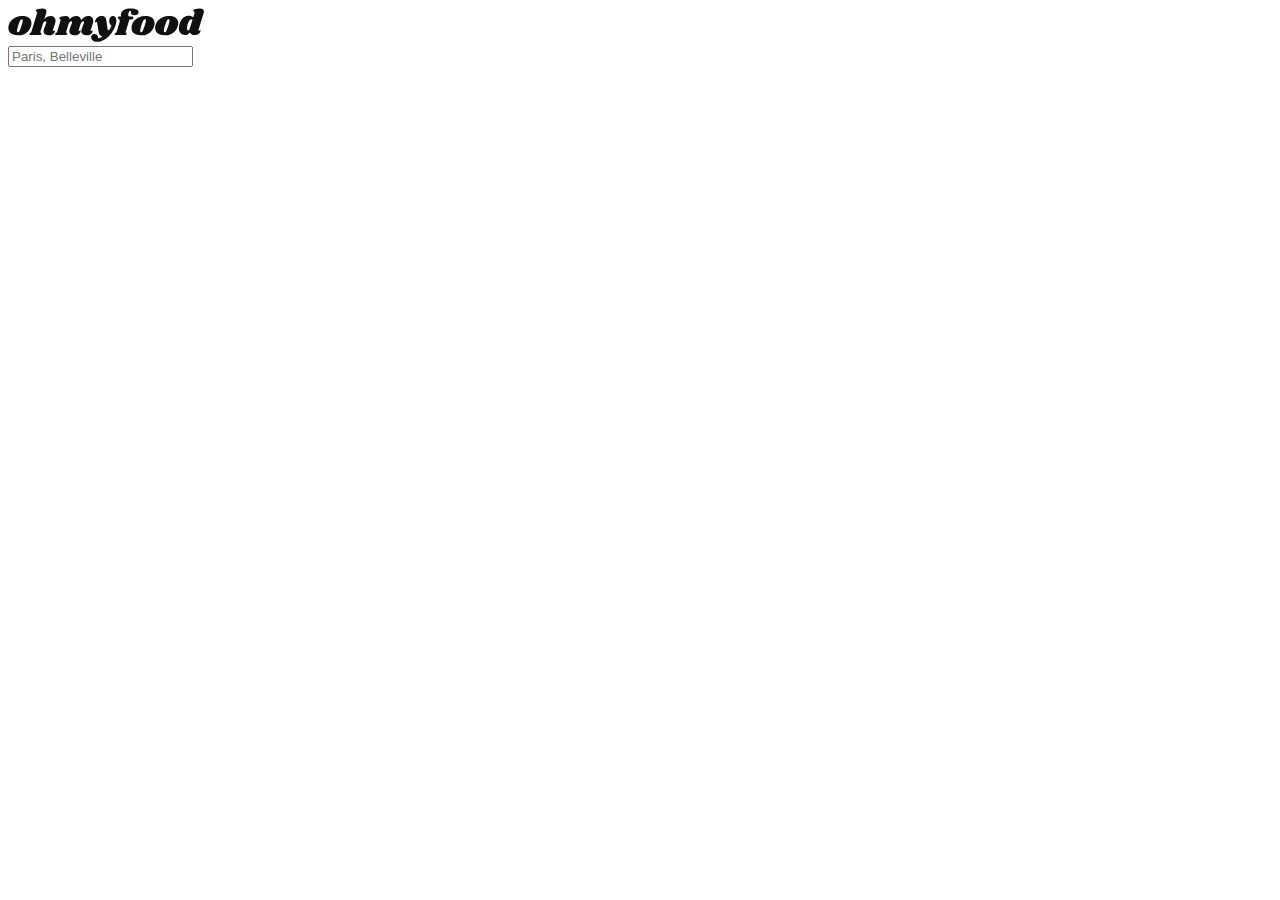
==== index.html @ ff85dae4 "Html and header structure" ====
<!DOCTYPE html>
<html lang="fr">
<head>
    <meta charset="UTF-8">
    <meta name="viewport" content="width=device-width, initial-scale=1.0">
    <link rel="stylesheet" href="https://cdnjs.cloudflare.com/ajax/libs/font-awesome/6.2.1/css/all.min.css" integrity="sha512-MV7K8+y+gLIBoVD59lQIYicR65iaqukzvf/nwasF0nqhPay5w/9lJmVM2hMDcnK1OnMGCdVK+iQrJ7lzPJQd1w==" crossorigin="anonymous" referrerpolicy="no-referrer">
    <link rel="preconnect" href="https://fonts.googleapis.com">
    <link rel="preconnect" href="https://fonts.gstatic.com" crossorigin>
    <link href="https://fonts.googleapis.com/css2?family=Shrikhand&display=swap" rel="stylesheet">
    <link rel="preconnect" href="https://fonts.googleapis.com">
    <link rel="preconnect" href="https://fonts.gstatic.com" crossorigin>
    <link href="https://fonts.googleapis.com/css2?family=Roboto:ital,wght@0,100;0,300;0,400;0,500;0,700;0,900;1,100;1,300;1,400;1,500;1,700;1,900&family=Shrikhand&display=swap" rel="stylesheet">
    <title>Ohmyfood</title>
    <link rel="stylesheet" href="css/style.css">
</head>
<body>
    <!---- Loading Section -->
    <div id="loader" class="loader">
        <div class="spinner"></div>
    </div>
    <!-- Header Section -->
    <header class="header">
        <div class="logo">
            <img src="assets/images/logo/ohmyfood@2x.svg" alt="Logo Ohmyfood">
        </div>
    <!-- Choix Ville Section -->  
        <form class="ville">
            <i class="fa-solid fa-location-dot"></i>
            <input type="text" name="ville" id="ville" placeholder="Paris, Belleville">
        </form>
    </header>
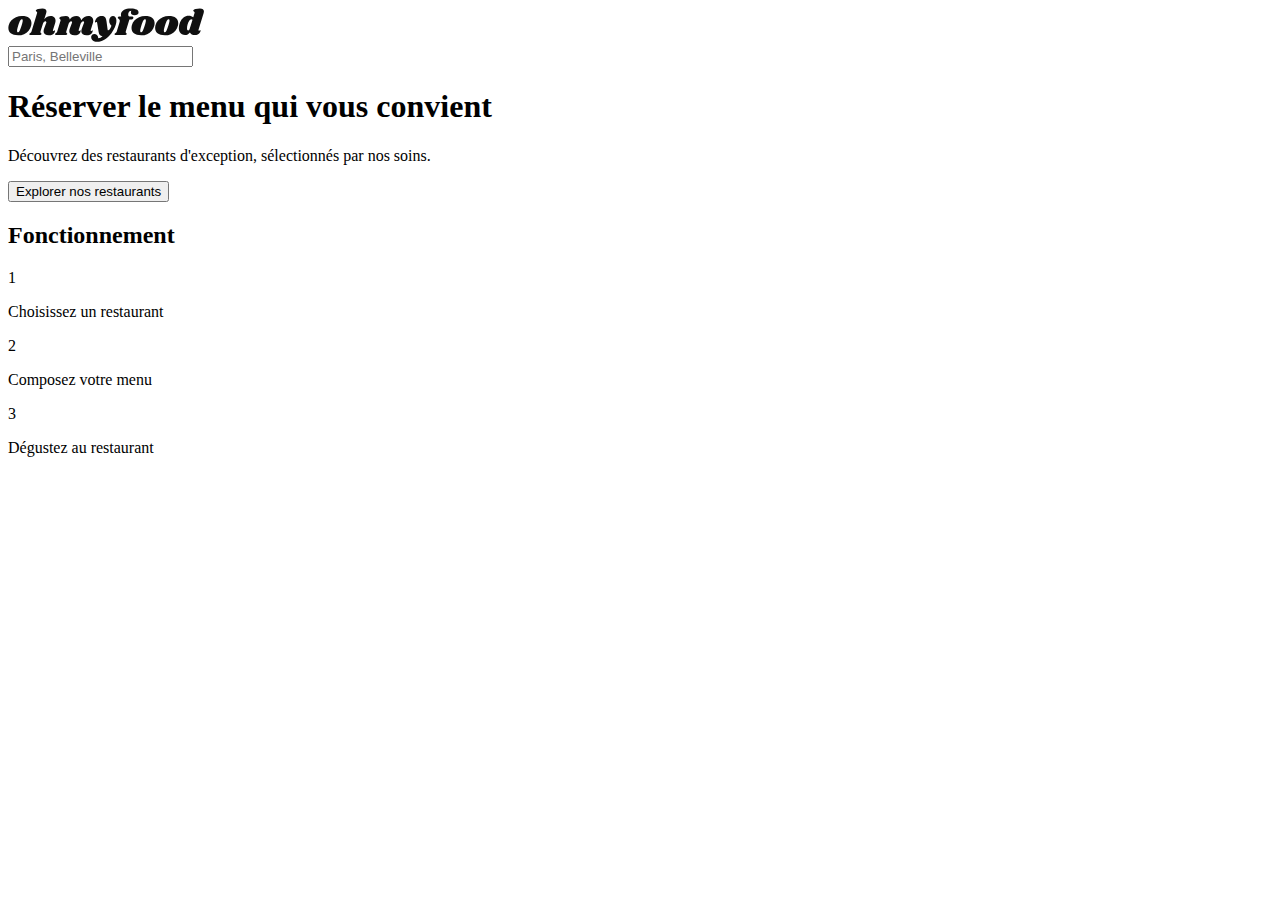
==== commit 7aad99a2: "ajout mixins,variables,scss,header,explorer,functioning,style.css" ====
--- a/index.html
+++ b/index.html
@@ -28,4 +28,38 @@
             <i class="fa-solid fa-location-dot"></i>
             <input type="text" name="ville" id="ville" placeholder="Paris, Belleville">
         </form>
-    </header>+    </header>
+
+    <main>
+        <section class="explorer">
+            <h1>Réserver le menu qui vous convient</h1>
+            <p>Découvrez des restaurants d'exception, sélectionnés par nos soins.</p>
+            <button class="button">Explorer nos restaurants</button>
+        </section>
+        <section class="functioning">
+            <h2>Fonctionnement</h2>
+            <div class="functioning__container">
+                <div class="functioning__item">
+                    <div class="functioning__number">1</div>
+                        <div class="functioning__txt">
+                            <i class="fa-solid fa-mobile-screen-button"></i>
+                            <p>Choisissez un restaurant</p>
+                        </div>
+                </div>
+                <div class="functioning__item">
+                    <div class="functioning__number">2</div>
+                        <div class="functioning__txt">
+                            <i class="fa-list-ul fas" aria-hidden="true"></i>
+                            <p>Composez votre menu</p>
+                        </div>
+                </div>
+                <div class="functioning__item">
+                    <div class="functioning__number">3</div>
+                        <div class="functioning__txt">
+                            <i class="fa-store fas" aria-hidden="true"></i>
+                            <p>Dégustez au restaurant</p>
+                        </div>
+                </div>
+            </div>
+        </section>
+    </main>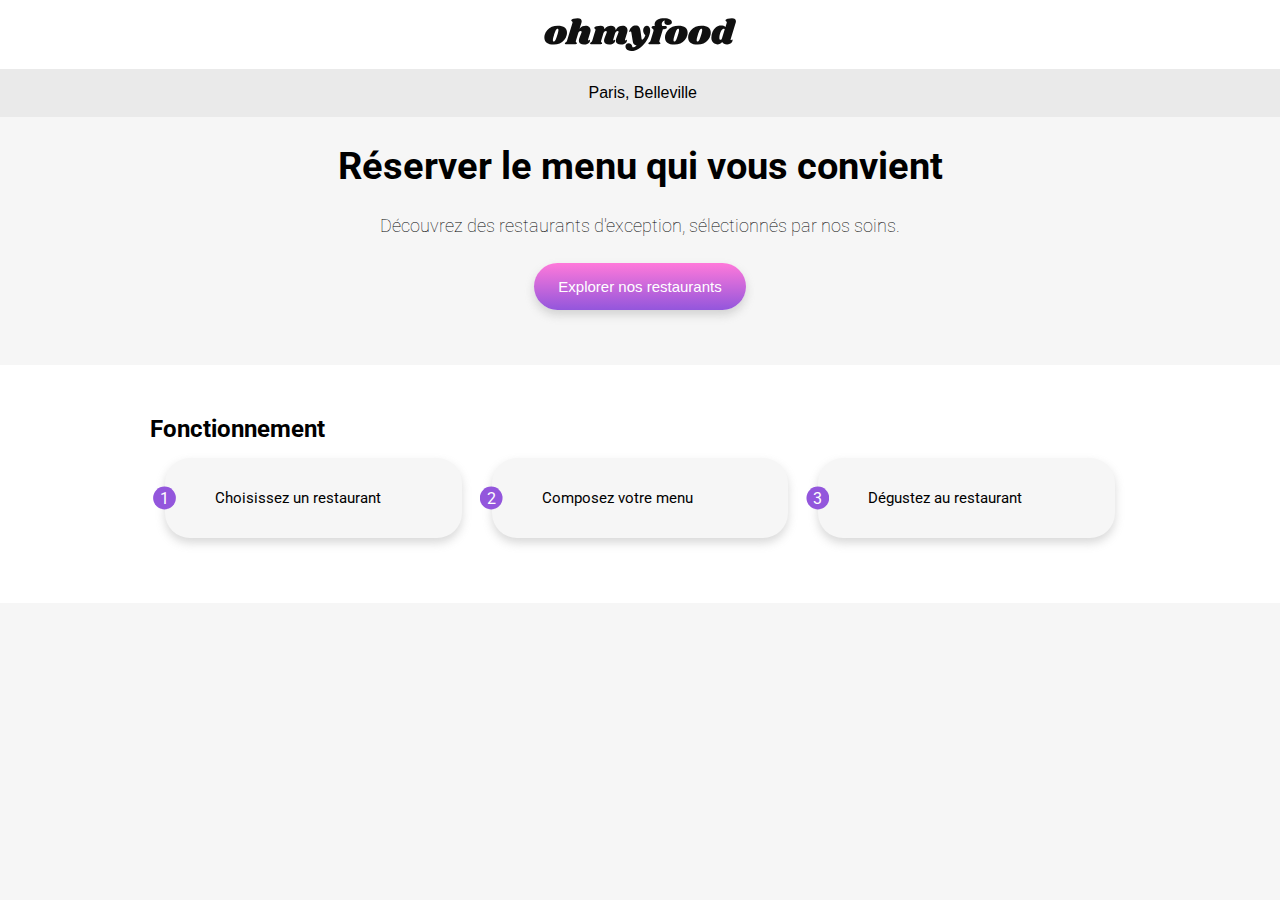
==== commit d02cd223: "réglage de sass" ====
--- a/index.html
+++ b/index.html
@@ -11,7 +11,7 @@
     <link rel="preconnect" href="https://fonts.gstatic.com" crossorigin>
     <link href="https://fonts.googleapis.com/css2?family=Roboto:ital,wght@0,100;0,300;0,400;0,500;0,700;0,900;1,100;1,300;1,400;1,500;1,700;1,900&family=Shrikhand&display=swap" rel="stylesheet">
     <title>Ohmyfood</title>
-    <link rel="stylesheet" href="css/style.css">
+    <link rel="stylesheet" href="./assets/css/style.css">
 </head>
 <body>
     <!---- Loading Section -->
--- a/assets/css/style.css
+++ b/assets/css/style.css
@@ -0,0 +1,189 @@
+/** Fonts **/
+/** Colors **/
+/** Size **/
+/** Responsive **/
+/** Fonts style **/
+* {
+  box-sizing: border-box;
+  margin: 0;
+  padding: 0; }
+
+body {
+  font-family: "Roboto", sans-serif;
+  width: 100%;
+  background-color: #F6F6F6; }
+
+main {
+  display: flex;
+  flex-direction: column;
+  box-sizing: border-box; }
+
+.header {
+  box-shadow: rgba(0, 0, 0, 0.25) 0px 4px 4px 0px;
+  flex-direction: column;
+  display: flex;
+  align-items: center;
+  justify-content: center; }
+  .header .logo {
+    width: 100%;
+    display: flex;
+    align-items: center;
+    justify-content: center; }
+  .header img {
+    width: 50%;
+    height: 69px; }
+  .header .ville {
+    padding: 15px;
+    /**box-shadow: inset rgb(0 0 0 / 21%) 0px 2px 3px 0px;*/
+    width: 100%;
+    flex-direction: row;
+    display: flex;
+    align-items: center;
+    justify-content: center;
+    background-color: #EAEAEA; }
+    .header .ville i {
+      margin-right: 12px;
+      opacity: inherit; }
+    .header .ville input {
+      border: transparent;
+      font-size: 16px;
+      opacity: initial;
+      background-color: #EAEAEA;
+      font-weight: 500;
+      width: 115px; }
+    .header .ville ::placeholder {
+      color: black;
+      font-weight: 500; }
+
+@media screen and (min-width: 1024px) {
+  .header {
+    background-color: #FFFFFF; }
+    .header .ville {
+      background-color: #EAEAEA; }
+    .header img {
+      width: 15%; } }
+.explorer {
+  flex-direction: column;
+  padding-top: 55px;
+  padding-bottom: 55px;
+  display: flex;
+  align-items: center; }
+  .explorer h1 {
+    padding: 27px 66px 0px 66px;
+    text-align: center;
+    font-size: 24px;
+    font-family: "Roboto", sans-serif;
+    font-weight: 700; }
+  .explorer p {
+    padding: 27px 33px;
+    text-align: center;
+    font-size: 18px;
+    font-family: "Roboto", sans-serif;
+    font-weight: 100; }
+  .explorer .button {
+    border: none;
+    border-radius: 25px;
+    color: white;
+    background: linear-gradient(#FF79DA 0%, #9356DC 100%);
+    font-size: 15px;
+    font-weight: 400;
+    text-decoration: none;
+    box-shadow: 0px 5px 10px 0px #8a8a8a52;
+    padding: 15px 24px 15px 24px;
+    transition: all 1s; }
+    .explorer .button:hover {
+      opacity: 0.7;
+      transform: scale(1);
+      box-shadow: 0px 10px 15px 0px #8a8a8aa0; }
+
+@media screen and (min-width: 1024px) {
+  .explorer {
+    background-color: #F6F6F6;
+    padding-top: 0px; }
+    .explorer h1 {
+      font-size: 38px; }
+    .explorer p {
+      font-weight: 100; } }
+.functioning {
+  background-color: #FFFFFF;
+  flex-direction: column;
+  display: flex;
+  align-items: center;
+  justify-content: center;
+  align-items: baseline;
+  padding: 50px 0px 50px 0px; }
+  .functioning ol {
+    display: flex;
+    align-items: center;
+    justify-content: center;
+    flex-direction: column;
+    margin: 0 auto;
+    padding: 0;
+    gap: 10px; }
+  .functioning .functioning__container {
+    margin-left: 25px;
+    flex-direction: column;
+    display: flex;
+    align-items: center; }
+    .functioning .functioning__container .functioning__item {
+      gap: 10px;
+      gap: 10px;
+      width: 91%;
+      background-color: #F6F6F6;
+      height: 80px;
+      border-radius: 25px;
+      counter-increment: item;
+      margin: 34px 34px -10px 42px;
+      display: flex;
+      align-items: center;
+      box-shadow: 0px 5px 10px 0px #8a8a8a52; }
+      .functioning .functioning__container .functioning__item .functioning__number {
+        clip-path: circle(40%);
+        background-color: #9356DC;
+        padding: 7px;
+        color: #FFFFFF;
+        position: absolute;
+        left: 32px; }
+    .functioning .functioning__container .functioning__txt {
+      margin: 19px;
+      display: flex;
+      align-items: center;
+      font-size: 15px;
+      font-weight: 400;
+      text-decoration: none; }
+    .functioning .functioning__container i {
+      margin-right: 20px;
+      margin-left: 16px;
+      color: #7E7E7E;
+      font-size: 22px; }
+    .functioning .functioning__container i:hover {
+      color: #9356DC; }
+
+@media screen and (min-width: 1024px) {
+  .functioning {
+    align-items: normal;
+    justify-content: initial;
+    padding: 50px 150px;
+    background-color: #FFFFFF; }
+    .functioning h2 {
+      margin: 0; }
+    .functioning .functioning__container {
+      display: flex;
+      flex-direction: row;
+      width: 100%;
+      margin: auto;
+      justify-content: space-between; }
+      .functioning .functioning__container .functioning__item {
+        gap: 10px;
+        margin: 15px;
+        width: 318px; }
+        .functioning .functioning__container .functioning__item .functioning__number {
+          position: relative;
+          left: -12px; }
+        .functioning .functioning__container .functioning__item .functioning__txt {
+          margin: 0;
+          gap: 17px; }
+          .functioning .functioning__container .functioning__item .functioning__txt i {
+            margin: 0; } }
+
+/*# sourceMappingURL=style.css.map */
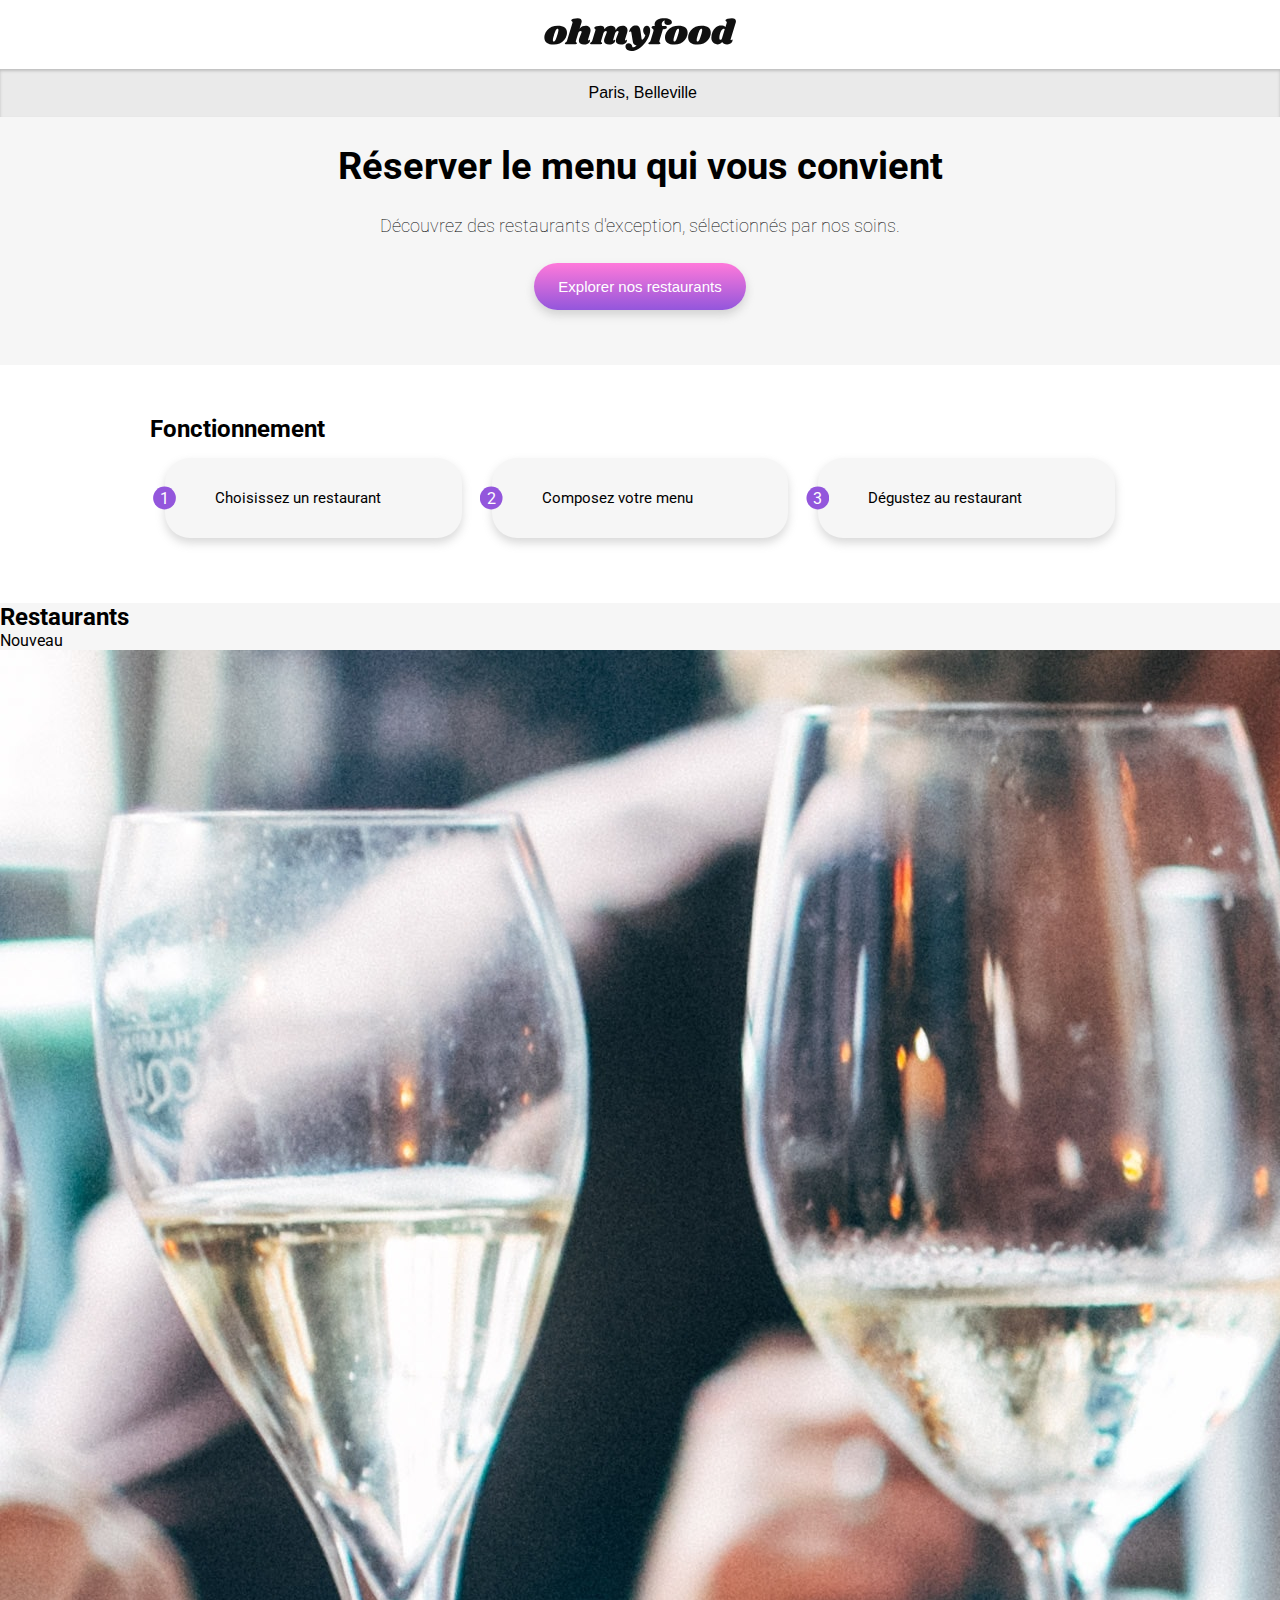
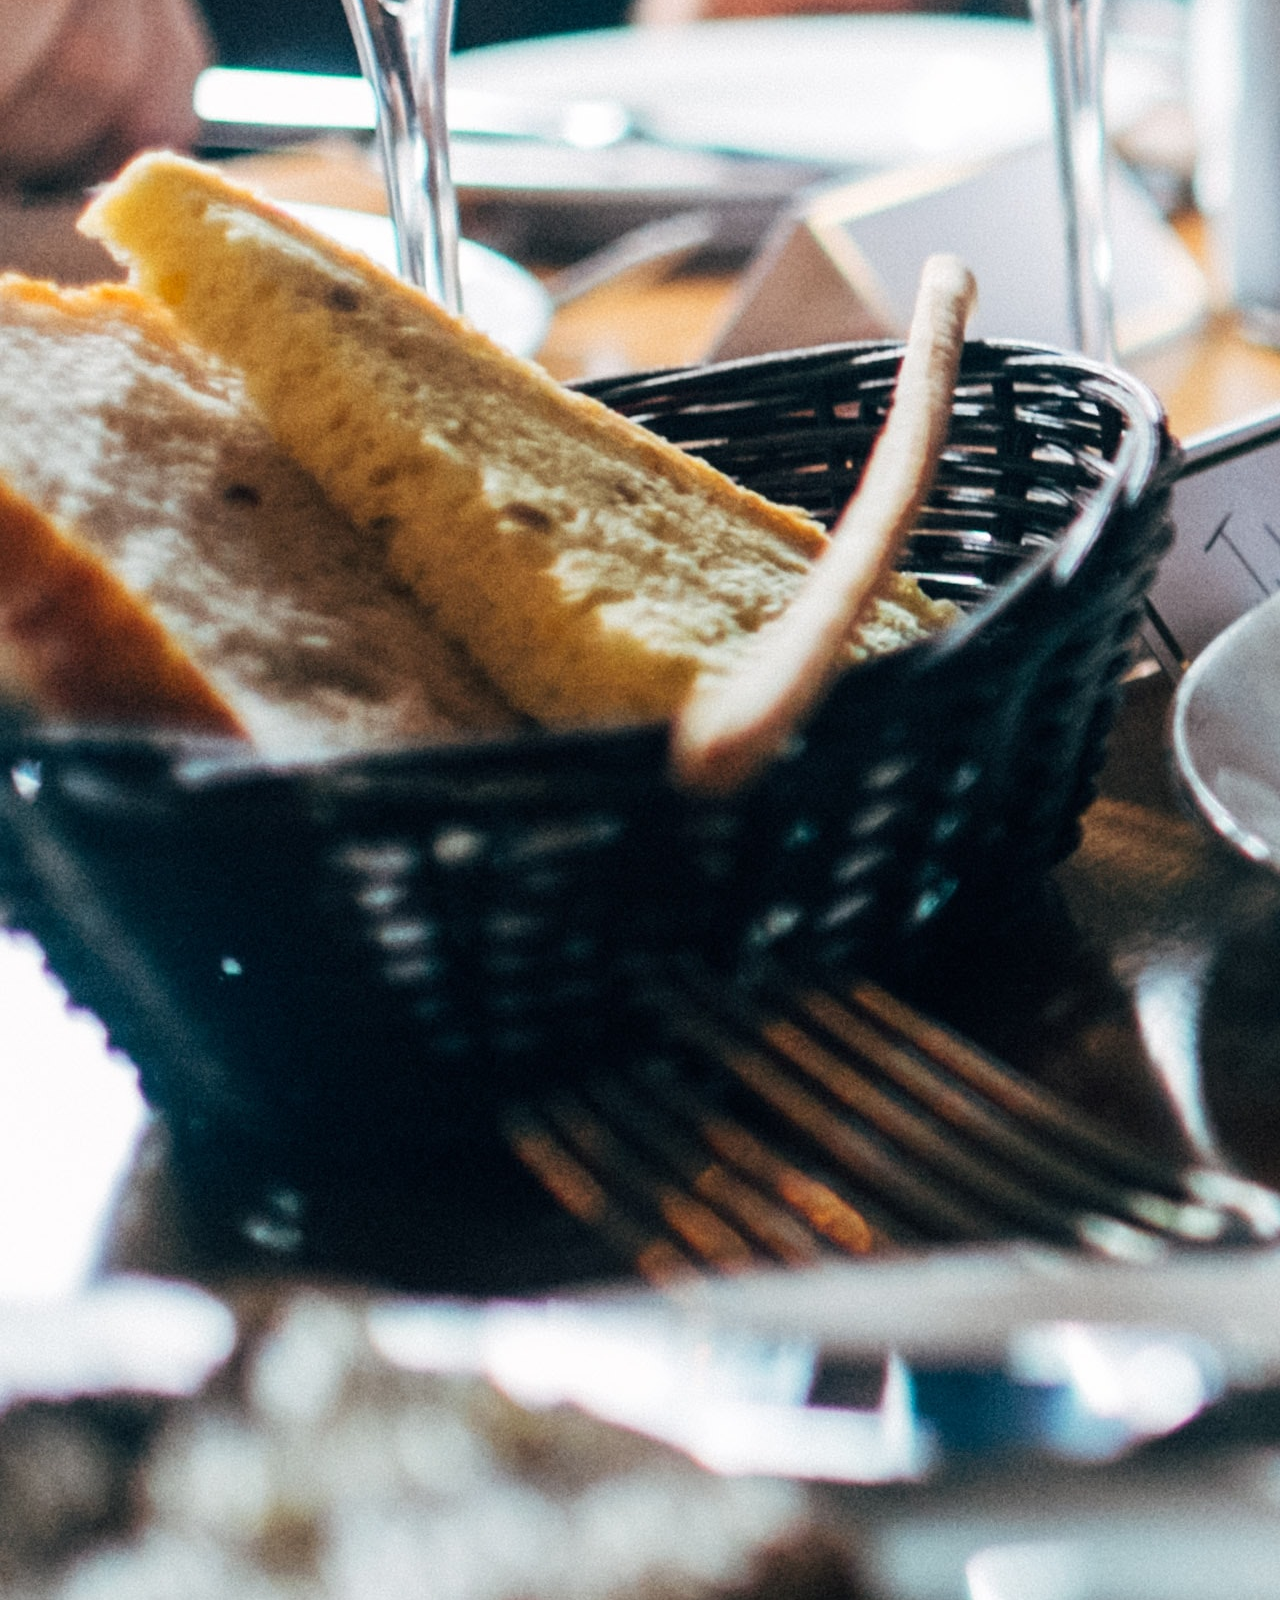
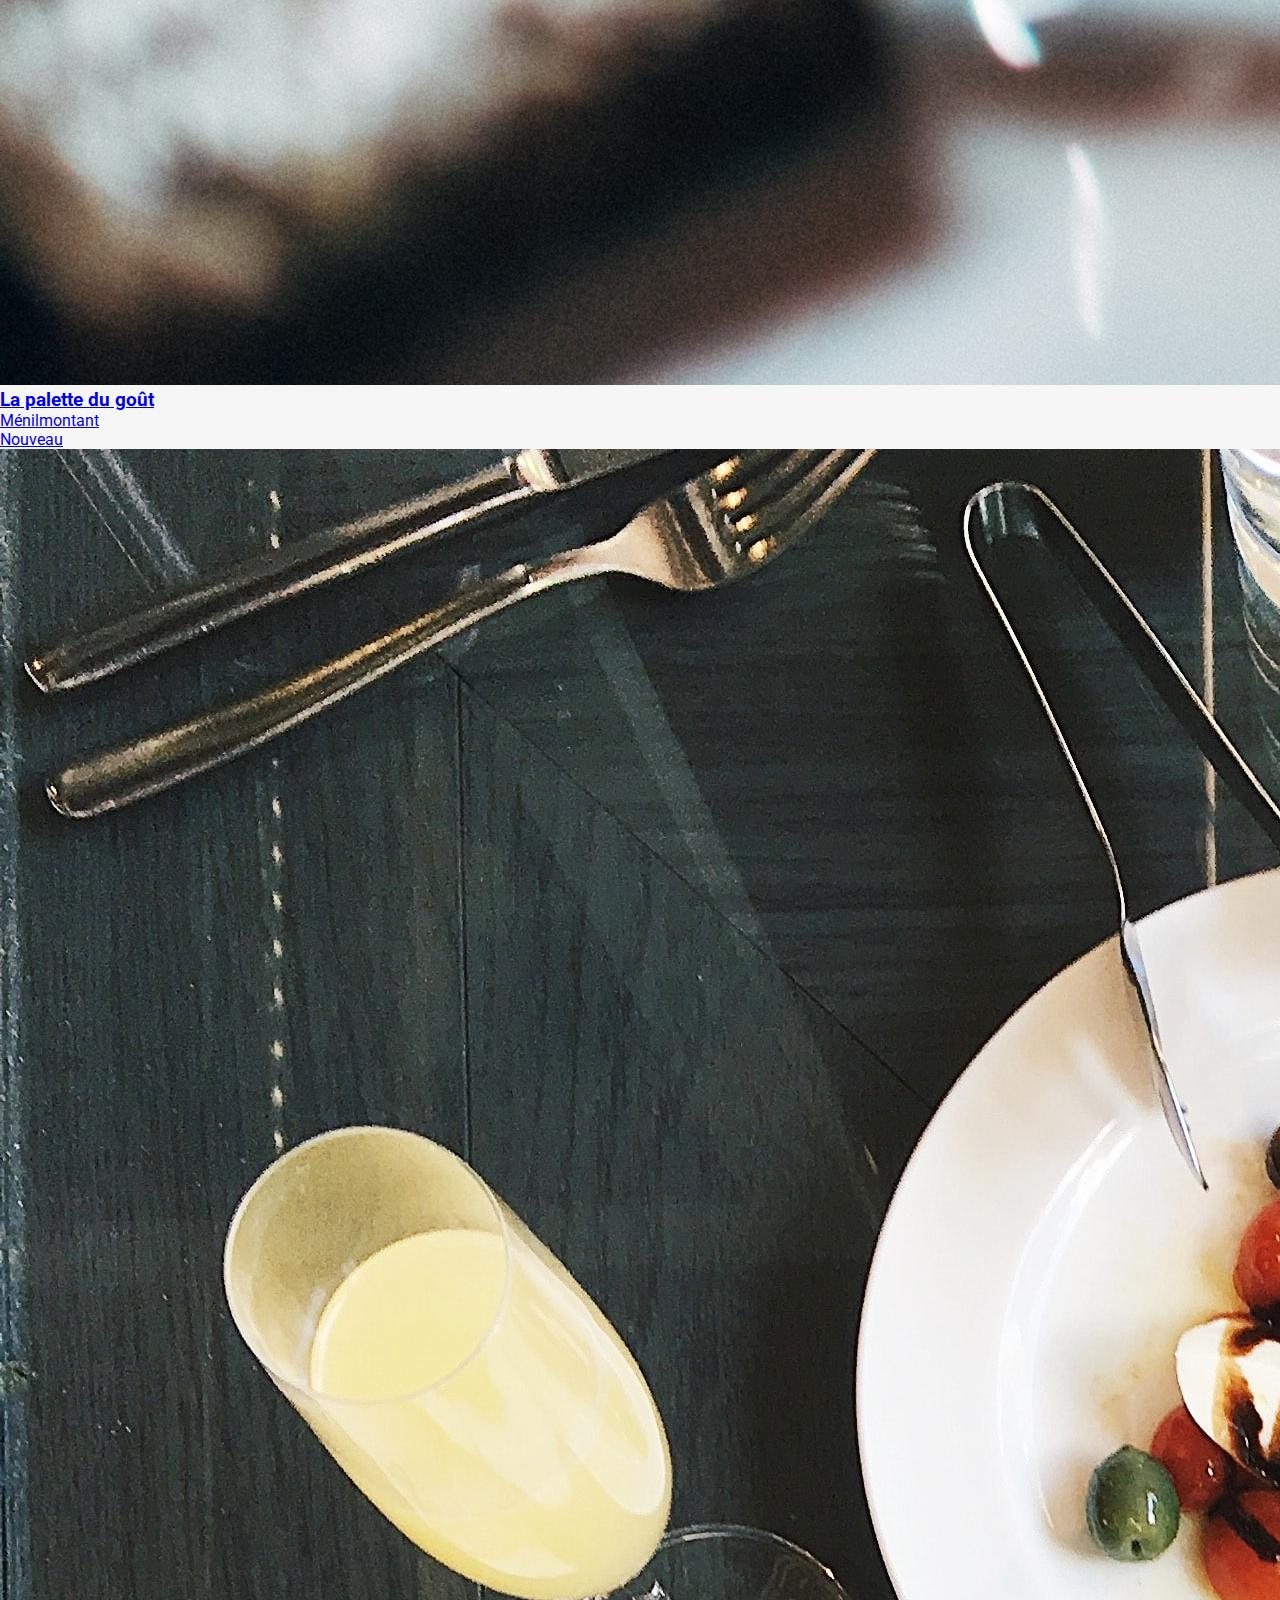
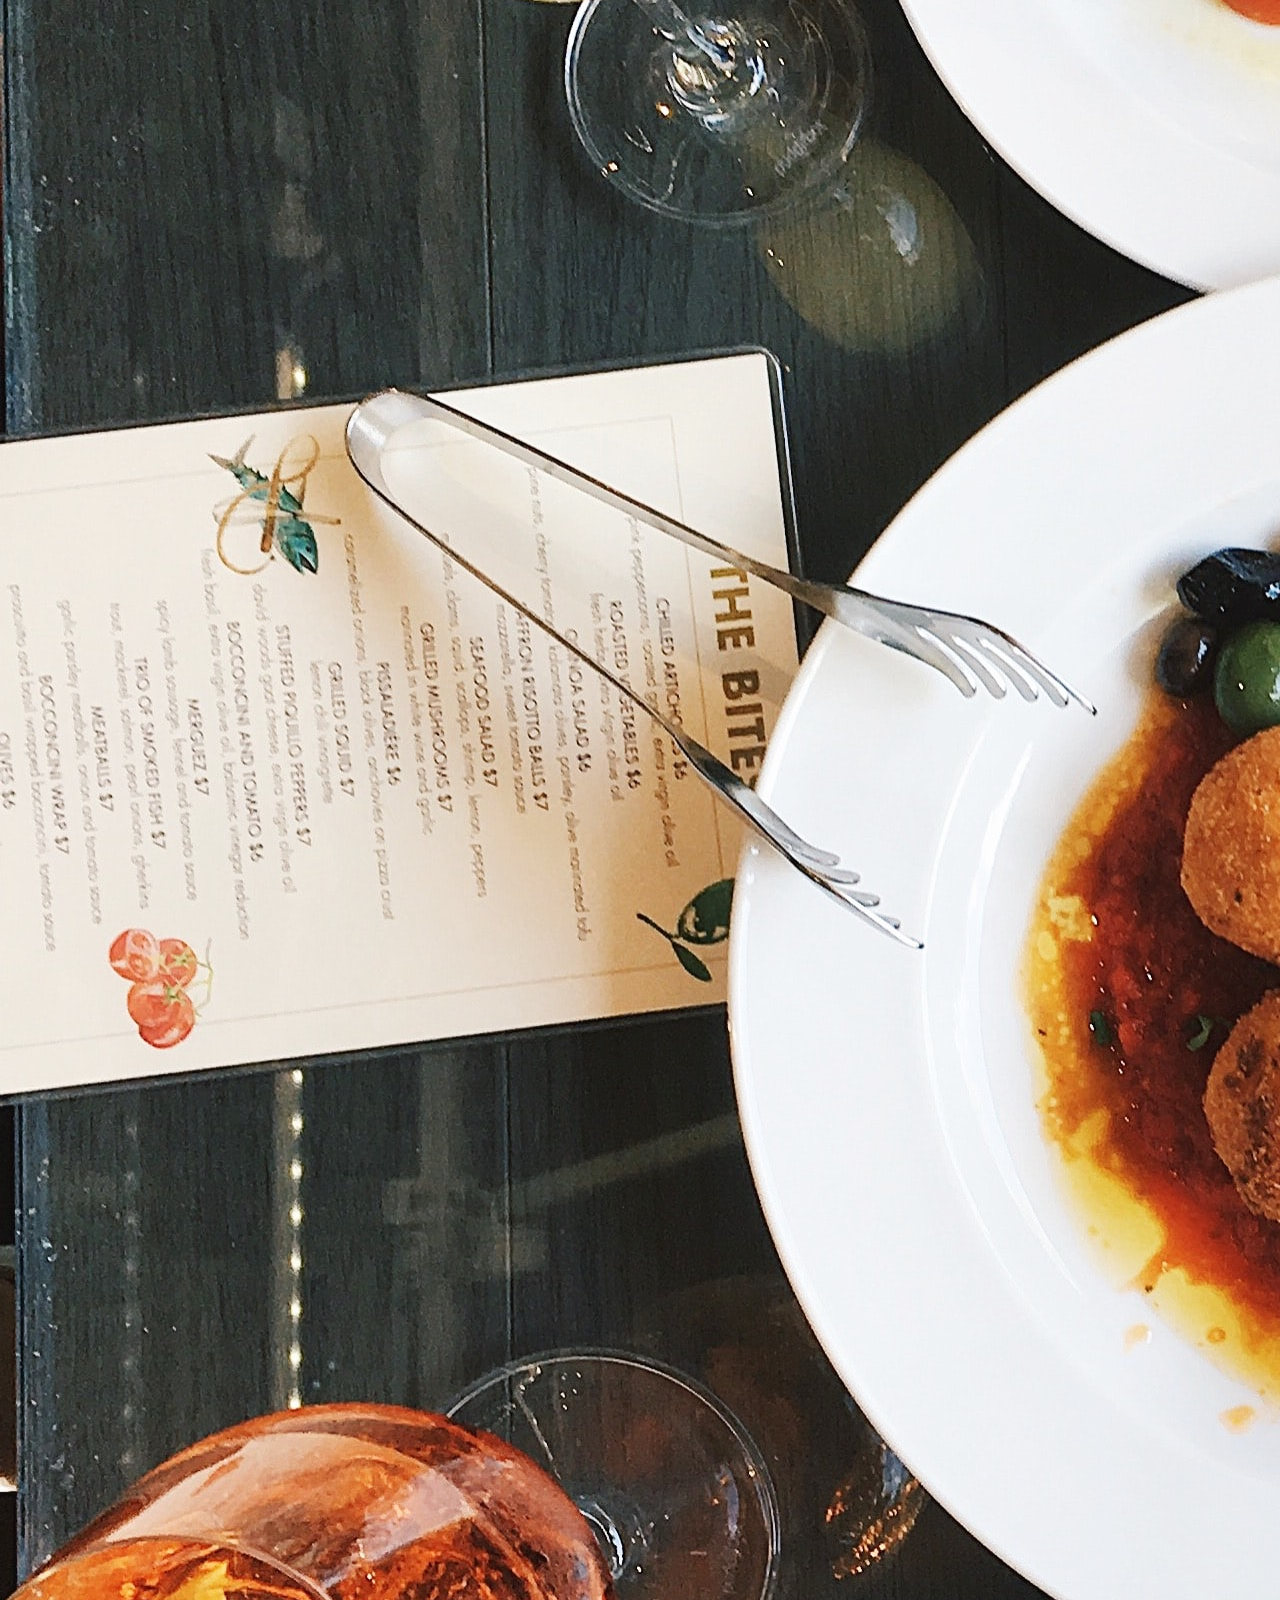
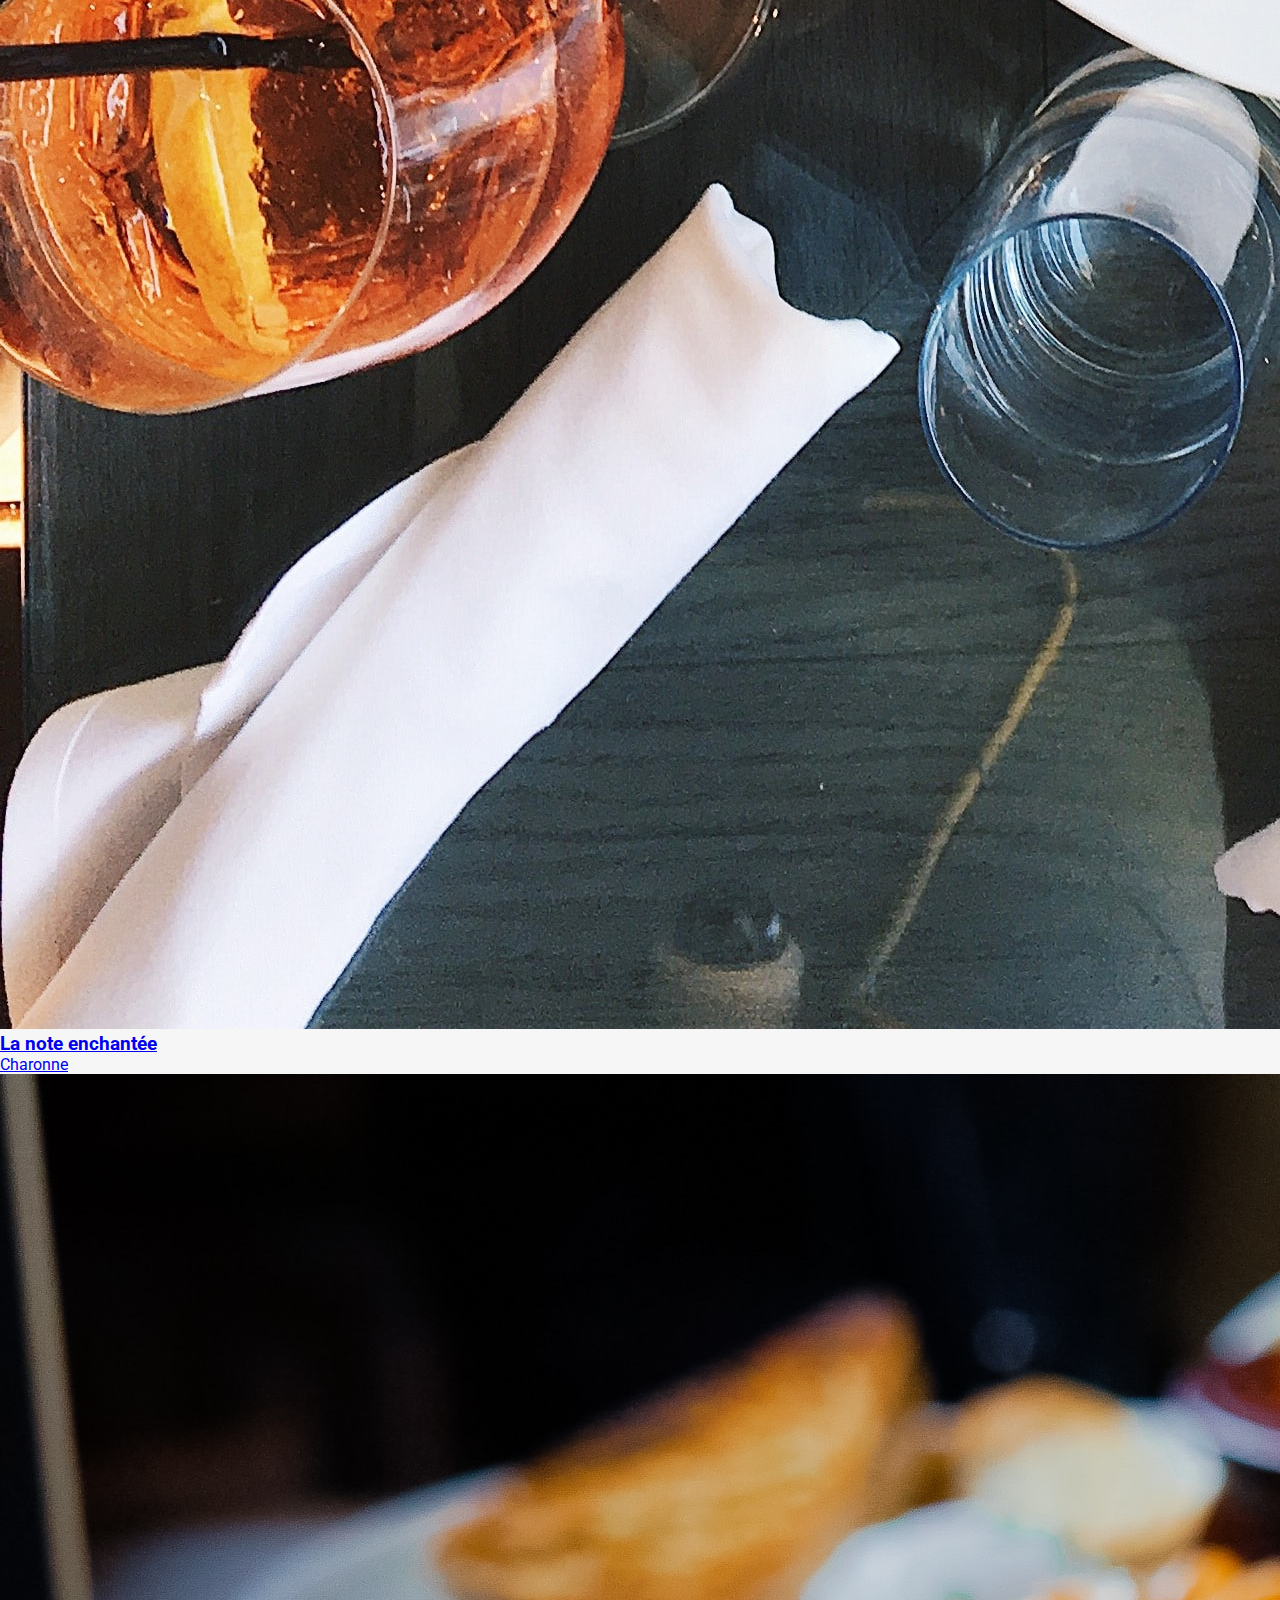
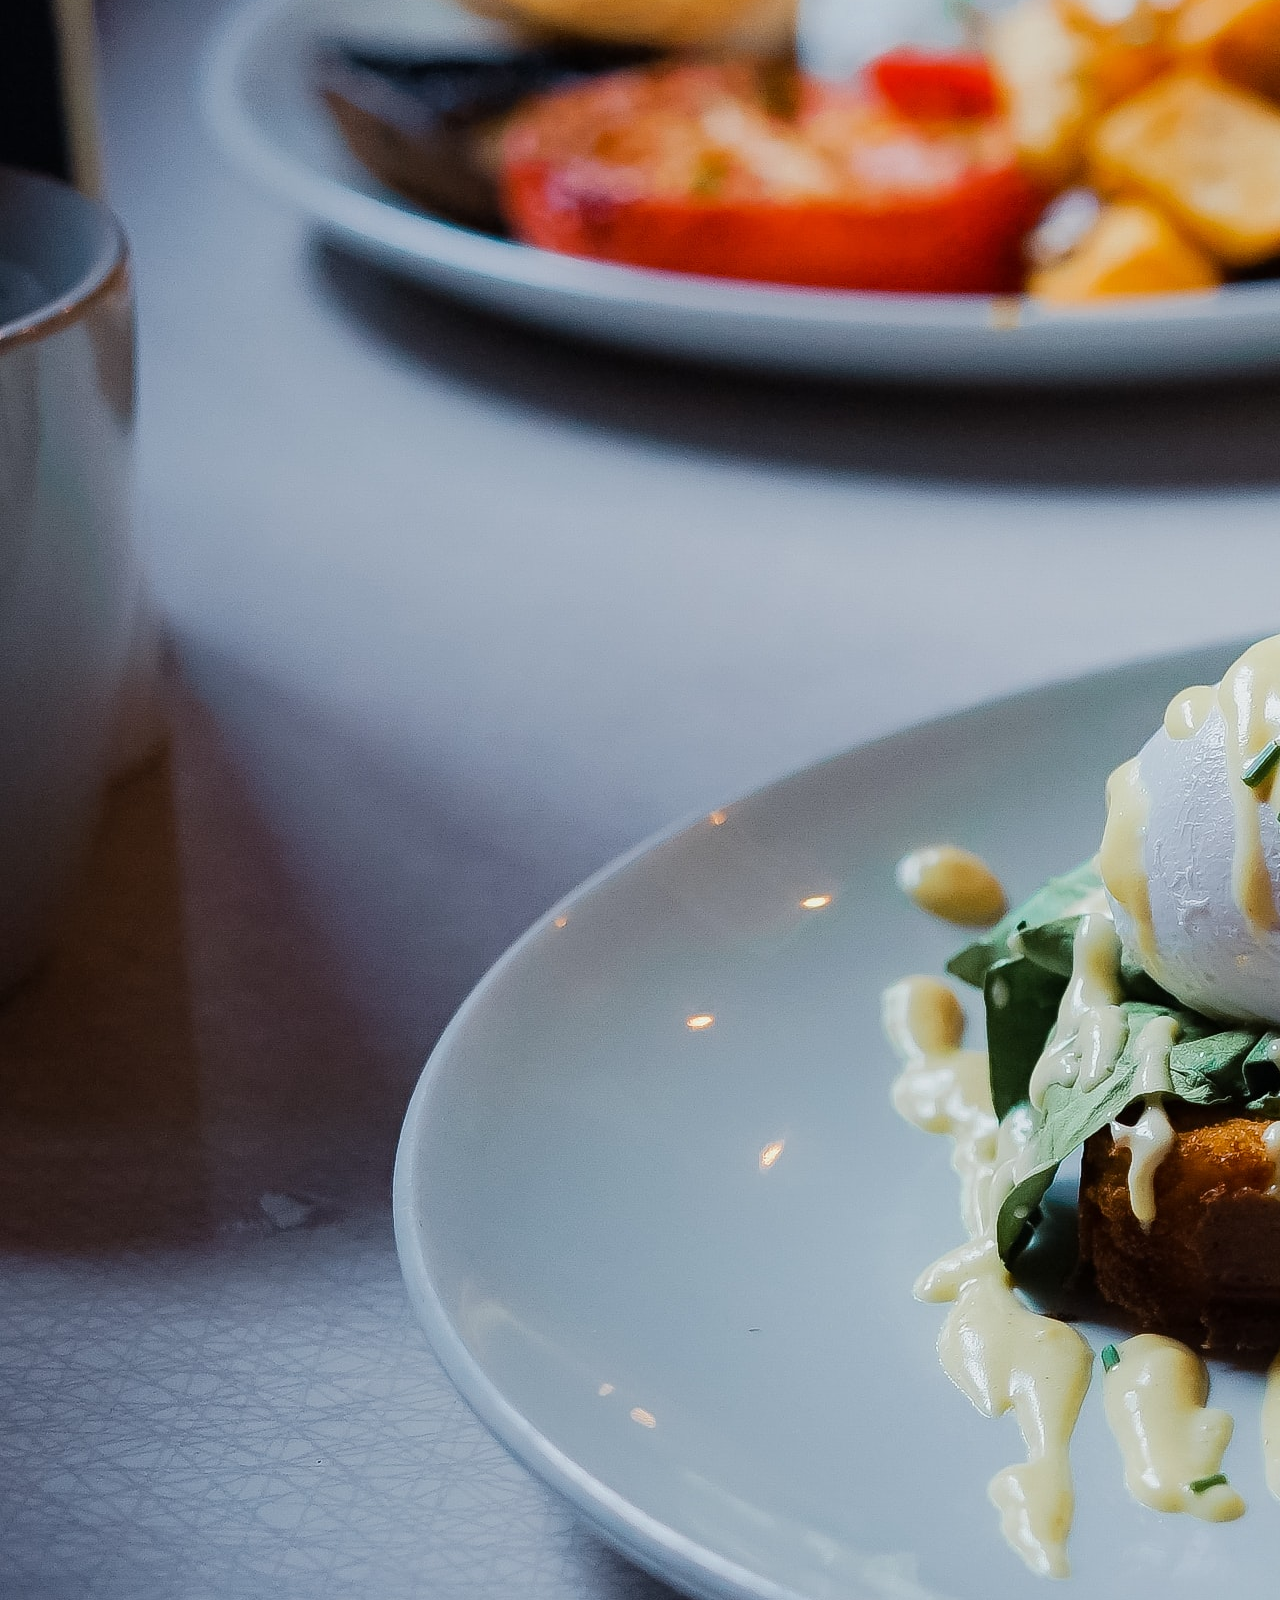
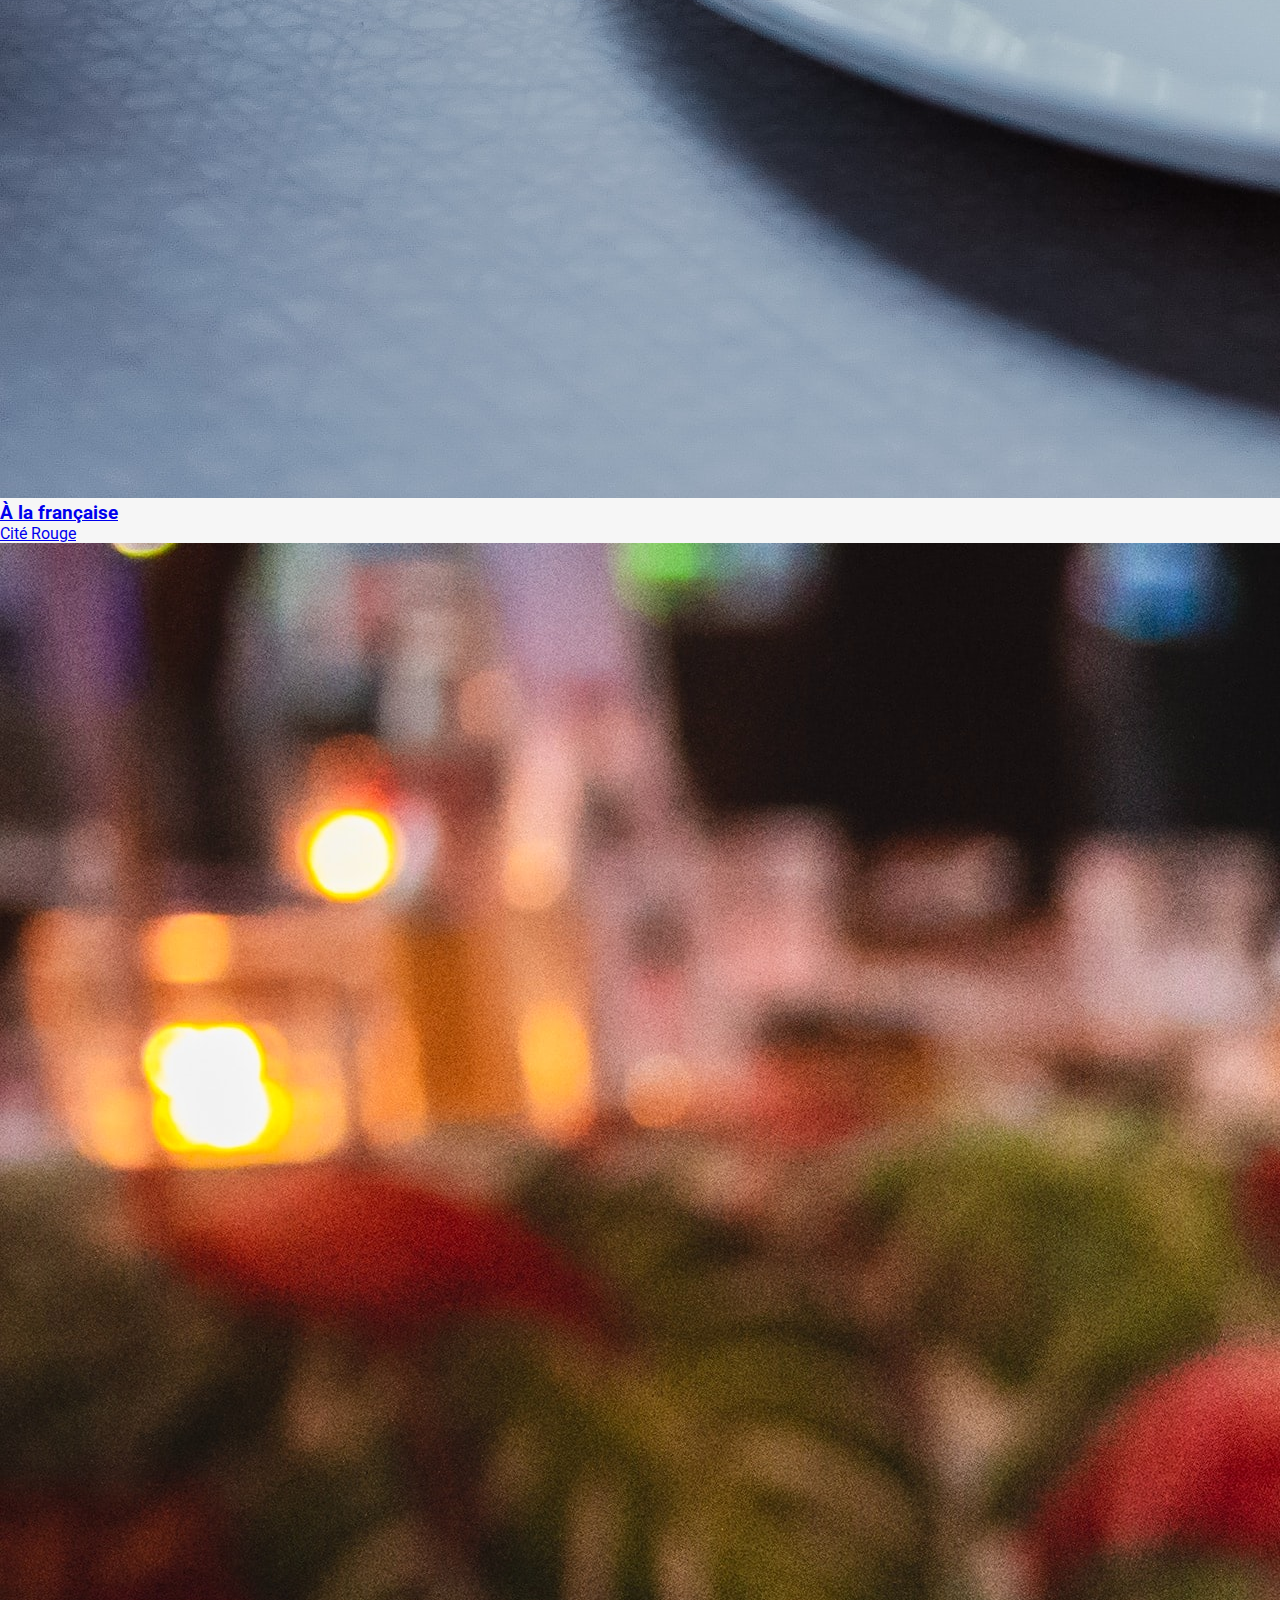
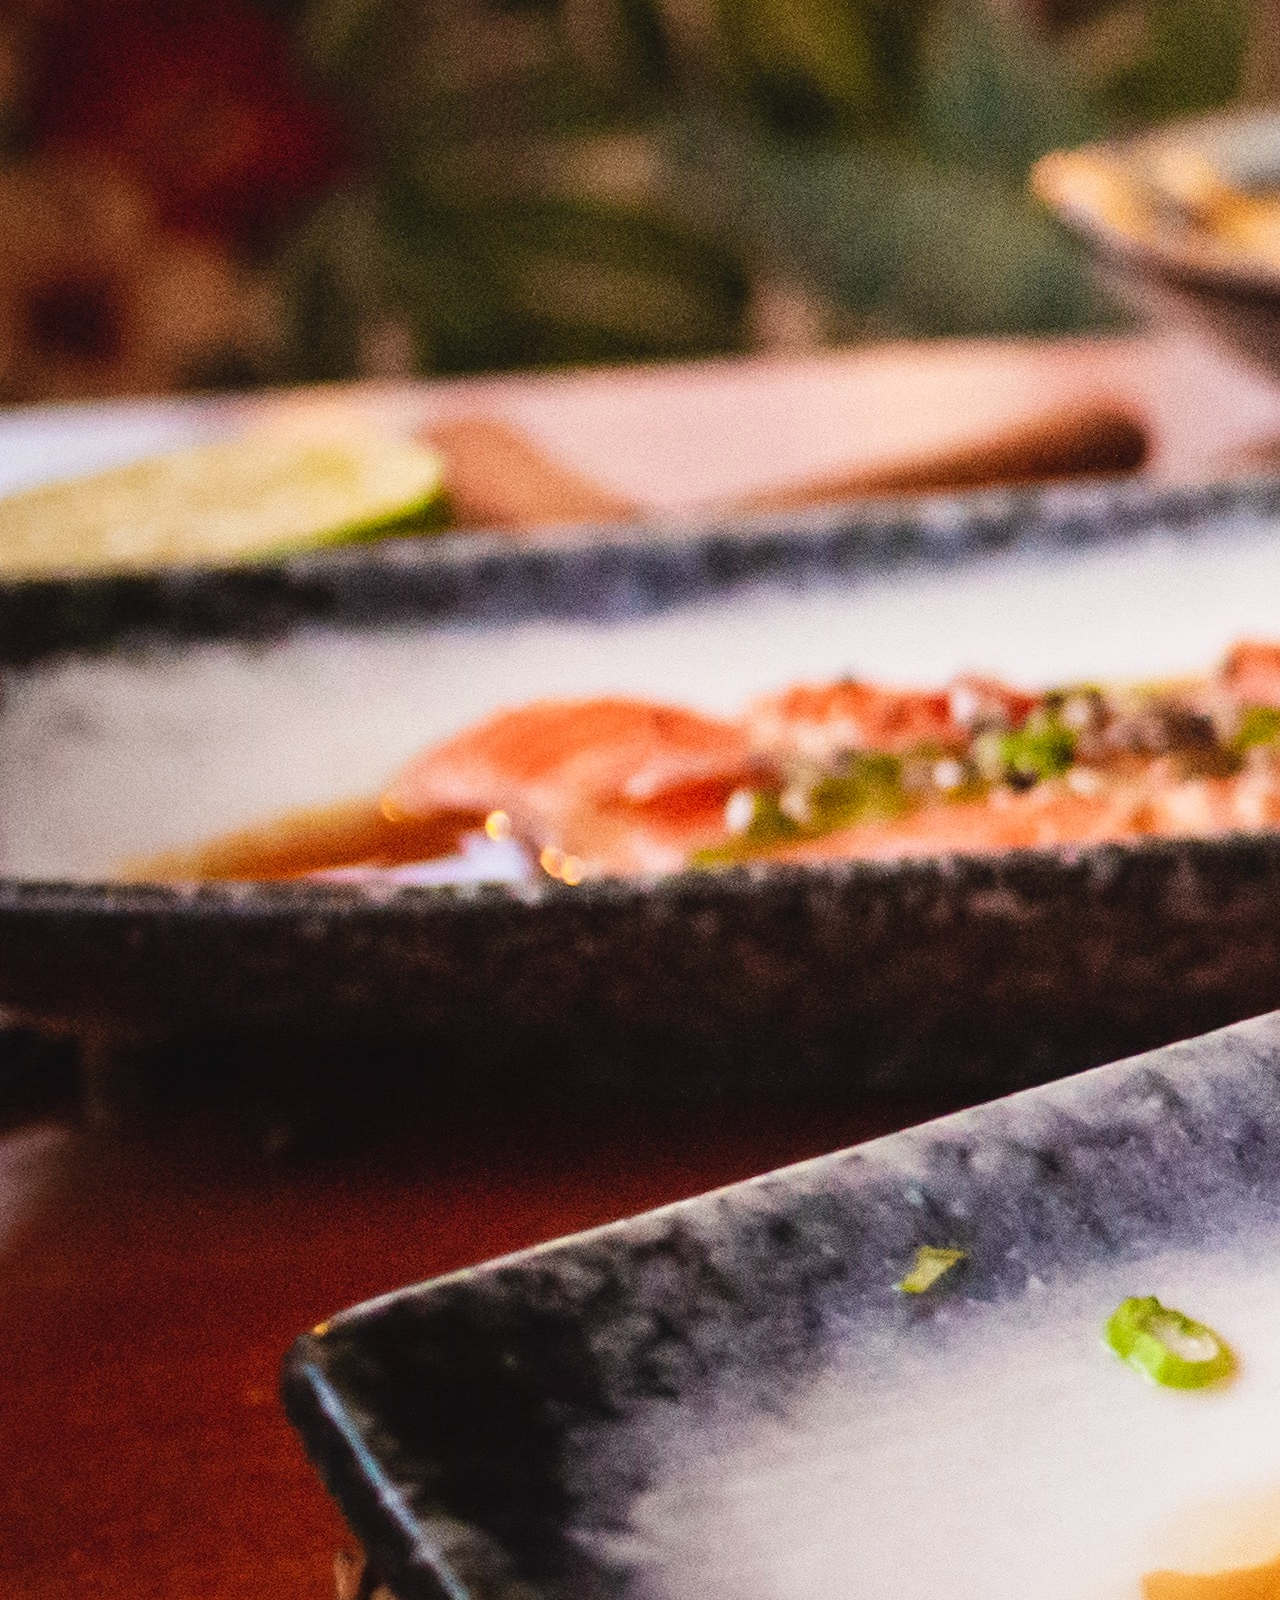
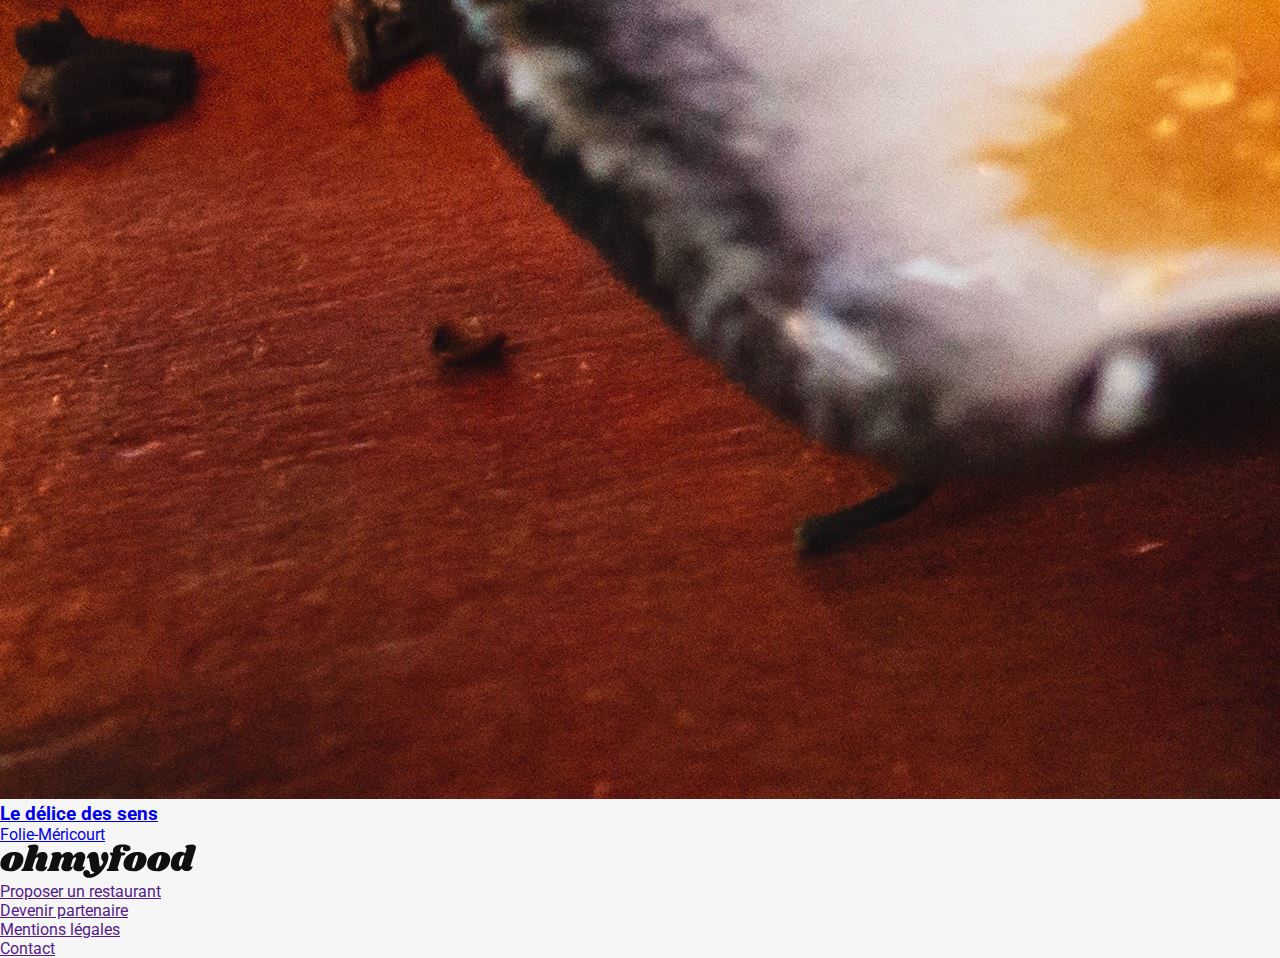
==== commit 91b94ed4: "Ajout section restaurant et footer + scss des sections" ====
--- a/index.html
+++ b/index.html
@@ -62,4 +62,92 @@
                 </div>
             </div>
         </section>
-    </main>+        <section class="restaurant">
+            <h2>Restaurants</h2>
+            <div class="restaurant__container">
+                <div class="restaurant__card">
+                    <span class="restaurant__nouveau">Nouveau</span>
+                    <a href="menu_palette_du_gout.html">
+                        <img src="assets/images/restaurants/jay-wennington-N_Y88TWmGwA-unsplash.jpg" alt="Image du restaurant La palette du goût">
+                        <div class="restaurant__description">
+                            <div class="restaurant__text">
+                                <h3>La palette du goût</h3>
+                                <div>Ménilmontant</div>
+                            </div>
+                    </a>
+                            <div class="restaurant__heart">
+                                <i class="fa-regular fa-heart"></i>
+                                <i class="fa-solid fa-heart"></i>
+                            </div>
+                        </div>
+                </div>
+                <div class="restaurant__card">
+                    <a href="menu_palette_du_gout.html">
+                        <div class="restaurant__nouveau">Nouveau</div>
+                        <img src="assets/images/restaurants/stil-u2Lp8tXIcjw-unsplash.jpg" alt="">
+                        <div class="restaurant__description">
+                            <div class="restaurant__text">
+                                <h3>La note enchantée</h3>
+                                <div>Charonne</div>
+                            </div>
+                    </a>
+                            <div class="restaurant__heart">
+                                <i class="fa-sharp fa-regular fa-heart"></i>
+                                <i class="fa-solid fa-heart"></i>
+                            </div>
+                        </div>
+                </div>
+                <div class="restaurant__card">
+                    <a href="menu_la_francaise.html">
+                        <img src="assets/images/restaurants/toa-heftiba-DQKerTsQwi0-unsplash.jpg" alt="">
+                        <div class="restaurant__description">
+                            <div class="restaurant__text">
+                                <h3>À la française</h3>
+                                <div>Cité Rouge</div>
+                            </div>
+                    </a>
+                            <div class="restaurant__heart">
+                                <i class="fa-sharp fa-regular fa-heart"></i>
+                                <i class="fa-solid fa-heart"></i>
+                            </div>
+                        </div>
+                </div>
+                <div class="restaurant__card">
+                    <a href="menu_delice_des_sens.html">
+                        <img src="assets/images/restaurants/louis-hansel-shotsoflouis-qNBGVyOCY8Q-unsplash.jpg" alt="">
+                        <div class="restaurant__description">
+                            <div class="restaurant__text">
+                                <h3>Le délice des sens</h3>
+                                <div>Folie-Méricourt</div>
+                            </div>
+                    </a>
+                            <div class="restaurant__heart">
+                                <i class="fa-sharp fa-regular fa-heart"></i>
+                                <i class="fa-solid fa-heart"></i>
+                            </div>
+                        </div>
+                </div>
+            </div>
+        </section>
+    </main>
+    <footer>
+        <div class="footer">
+            <img src="assets/images/logo/ohmyfood@2x.svg" alt="">
+                    <a href="">
+                        <i class="fa-utensils fas" aria-hidden="true"></i>
+                        <p id="footer__proposer">Proposer un restaurant</p>
+                    </a>
+                    <a href="">
+                        <i class="fa-hands-helping fas" aria-hidden="true"></i>
+                        <p id="footer__parternaire">Devenir partenaire</p>
+                    </a>
+                    <a href="">
+                        <p id="footer__mention">Mentions légales</p>
+                    </a>
+                    <a href="">
+                        <p id="footer__contact">Contact</p>
+                    </a>
+        </div>
+    </footer>
+</body>
+</html>--- a/assets/css/style.css
+++ b/assets/css/style.css
@@ -34,7 +34,7 @@
     height: 69px; }
   .header .ville {
     padding: 15px;
-    /**box-shadow: inset rgb(0 0 0 / 21%) 0px 2px 3px 0px;*/
+    box-shadow: inset rgba(35, 35, 35, 0.218) 0px 2px 3px 0px;
     width: 100%;
     flex-direction: row;
     display: flex;
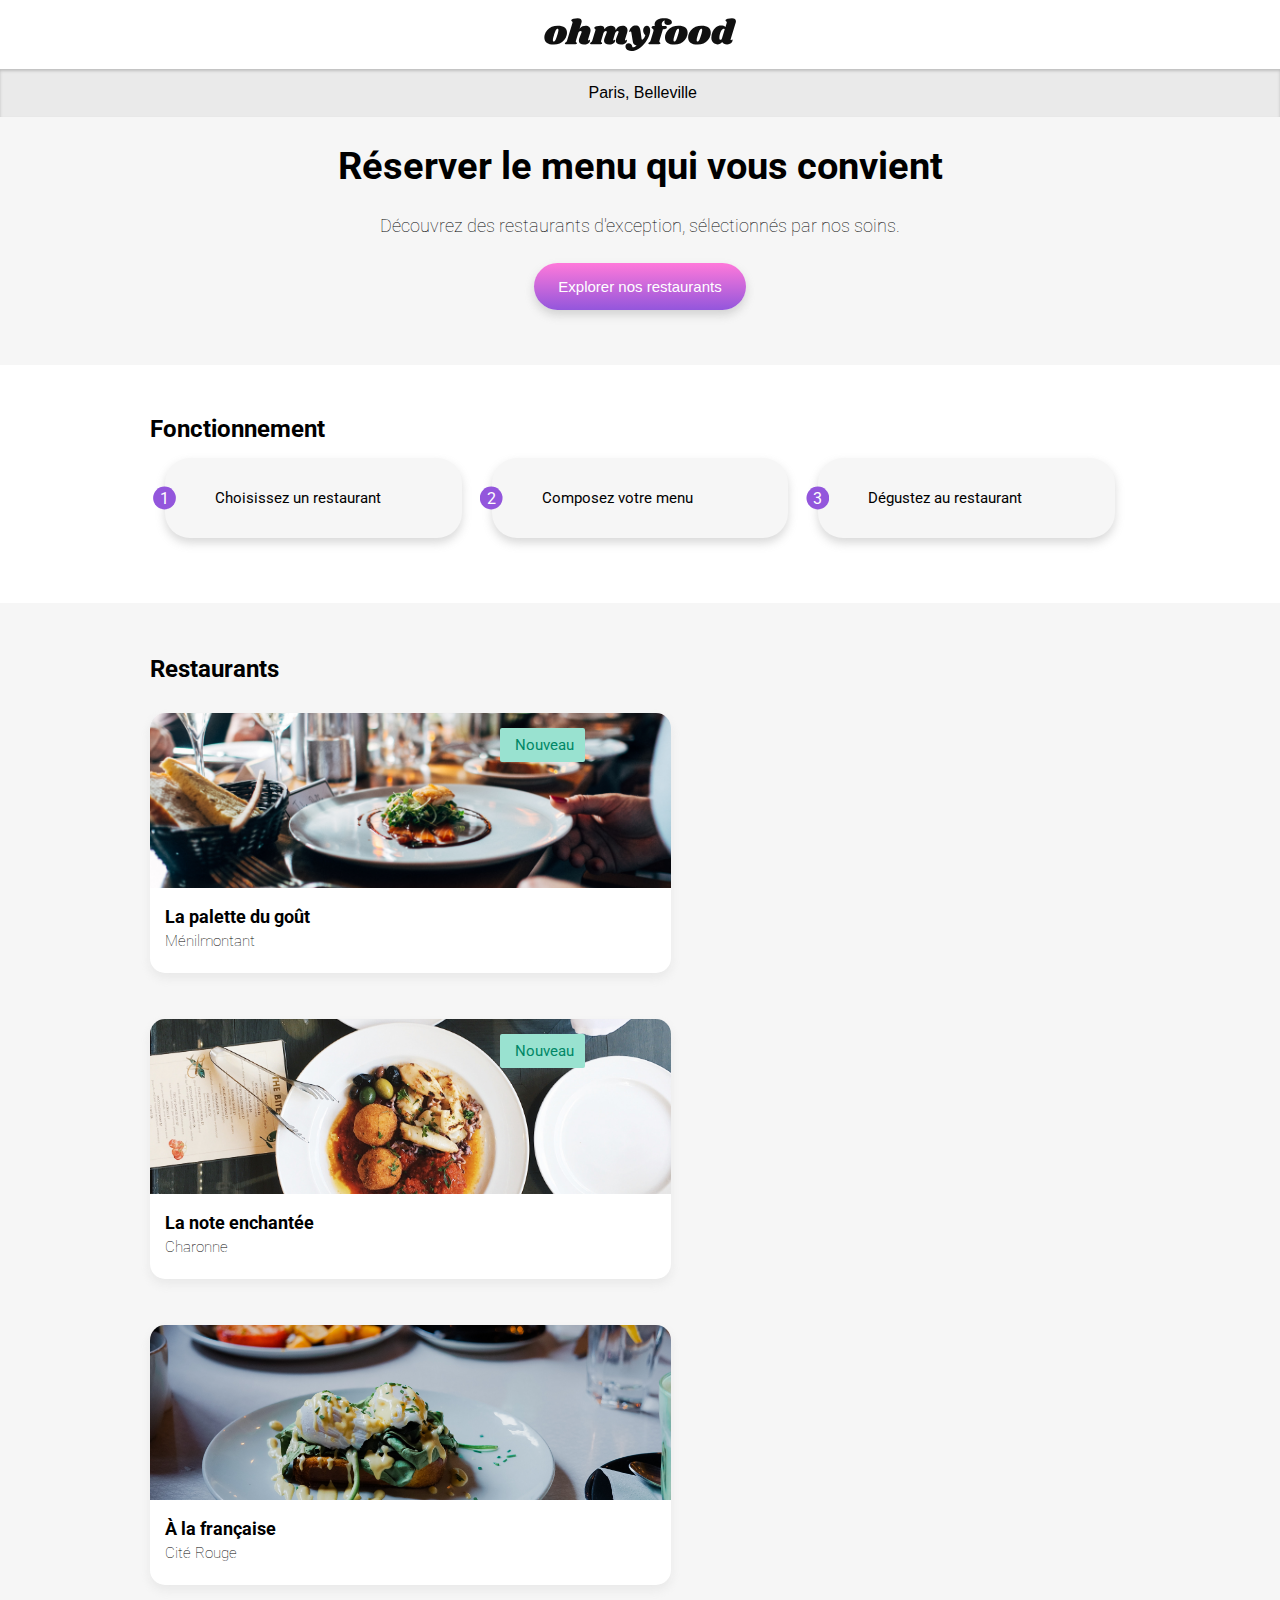
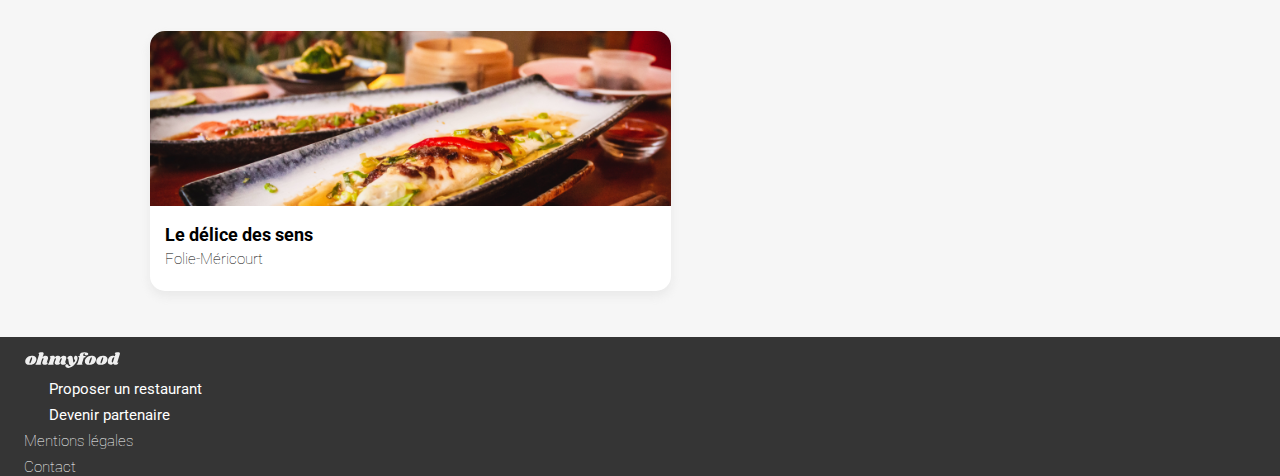
==== commit c7ef93f6: "Footer contact mail" ====
--- a/index.html
+++ b/index.html
@@ -144,7 +144,7 @@
                     <a href="">
                         <p id="footer__mention">Mentions légales</p>
                     </a>
-                    <a href="">
+                    <a href="mailto:exemple@gmail.com">
                         <p id="footer__contact">Contact</p>
                     </a>
         </div>
--- a/assets/css/style.css
+++ b/assets/css/style.css
@@ -185,5 +185,132 @@
           gap: 17px; }
           .functioning .functioning__container .functioning__item .functioning__txt i {
             margin: 0; } }
+.restaurant {
+  width: 100%;
+  padding-top: 55px;
+  padding-bottom: 55px; }
+  .restaurant h2 {
+    padding: 15px; }
+  .restaurant .restaurant__container {
+    display: flex;
+    flex-direction: column;
+    justify-content: space-around;
+    align-items: center; }
+    .restaurant .restaurant__container .restaurant__card {
+      background-color: #FFFFFF;
+      height: 260px;
+      border-radius: 15px;
+      box-shadow: 0px 5px 10px 0px #cdcdcd52;
+      position: relative;
+      width: 340px;
+      margin-bottom: 35px; }
+  .restaurant a {
+    text-decoration: none;
+    width: 100%; }
+  .restaurant img {
+    width: 100%;
+    height: 175px;
+    object-fit: cover;
+    border-radius: 15px 15px 0px 0px; }
+  .restaurant .restaurant__nouveau {
+    padding: 8px 15px 8px 15px;
+    background-color: #99E2D0;
+    color: #008766;
+    width: 85px;
+    border-radius: 2px;
+    font-size: 15px;
+    font-weight: 400;
+    text-decoration: none;
+    position: absolute;
+    left: 224px;
+    top: 15px; }
+  .restaurant .restaurant__description {
+    position: relative;
+    display: flex;
+    align-items: center; }
+    .restaurant .restaurant__description .restaurant__text {
+      margin: 15px;
+      width: 100%;
+      font-size: 15px;
+      font-weight: 400;
+      text-decoration: none;
+      color: black; }
+      .restaurant .restaurant__description .restaurant__text h3 {
+        margin-bottom: 5px; }
+      .restaurant .restaurant__description .restaurant__text div {
+        font-weight: 100; }
+    .restaurant .restaurant__description .restaurant__heart {
+      height: 15px;
+      transform: scaleX(0.9);
+      bottom: 9px;
+      right: 56px;
+      font-size: 28px;
+      position: relative; }
+      .restaurant .restaurant__description .restaurant__heart i {
+        position: absolute; }
+      .restaurant .restaurant__description .restaurant__heart .fa-solid {
+        opacity: 0;
+        cursor: pointer; }
+        .restaurant .restaurant__description .restaurant__heart .fa-solid:hover {
+          background-image: linear-gradient(#ffaae7 0%, #a374dc 100%);
+          background-clip: text;
+          -webkit-background-clip: text;
+          color: transparent;
+          opacity: 1;
+          transition: all 0.4S ease-in-out; }
+
+@media screen and (min-width: 1024px) {
+  .restaurant {
+    padding: 52px 150px 0px 150px;
+    margin: 0 auto;
+    background-color: #F6F6F6; }
+    .restaurant h2 {
+      margin: 0;
+      padding: 0px 0px 30px 0px; }
+    .restaurant .restaurant__container {
+      display: flex;
+      flex-direction: row;
+      flex-wrap: wrap;
+      margin: auto;
+      justify-content: space-between; }
+      .restaurant .restaurant__container .restaurant__card {
+        width: 521px;
+        margin-bottom: 46px; }
+        .restaurant .restaurant__container .restaurant__card .restaurant__nouveau {
+          left: 350px; } }
+.footer {
+  background-color: #353535; }
+  .footer img {
+    filter: invert(100%);
+    margin-left: 25px;
+    margin-top: 15px;
+    width: 95px; }
+  .footer a {
+    text-decoration: none;
+    color: #FFFFFF;
+    display: flex;
+    align-items: center;
+    justify-content: normal;
+    margin: 8px 0px 0px 24px; }
+    .footer a i {
+      width: 15px; }
+  .footer #footer__proposer {
+    margin-left: 10px;
+    font-size: 15px;
+    font-weight: 400;
+    text-decoration: none; }
+  .footer #footer__parternaire {
+    margin-left: 10px;
+    font-size: 15px;
+    font-weight: 400;
+    text-decoration: none; }
+  .footer #footer__mention {
+    font-size: 15px;
+    font-weight: 100;
+    font-family: "Roboto", sans-serif; }
+  .footer #footer__contact {
+    font-size: 15px;
+    font-weight: 100;
+    font-family: "Roboto", sans-serif; }
 
 /*# sourceMappingURL=style.css.map */
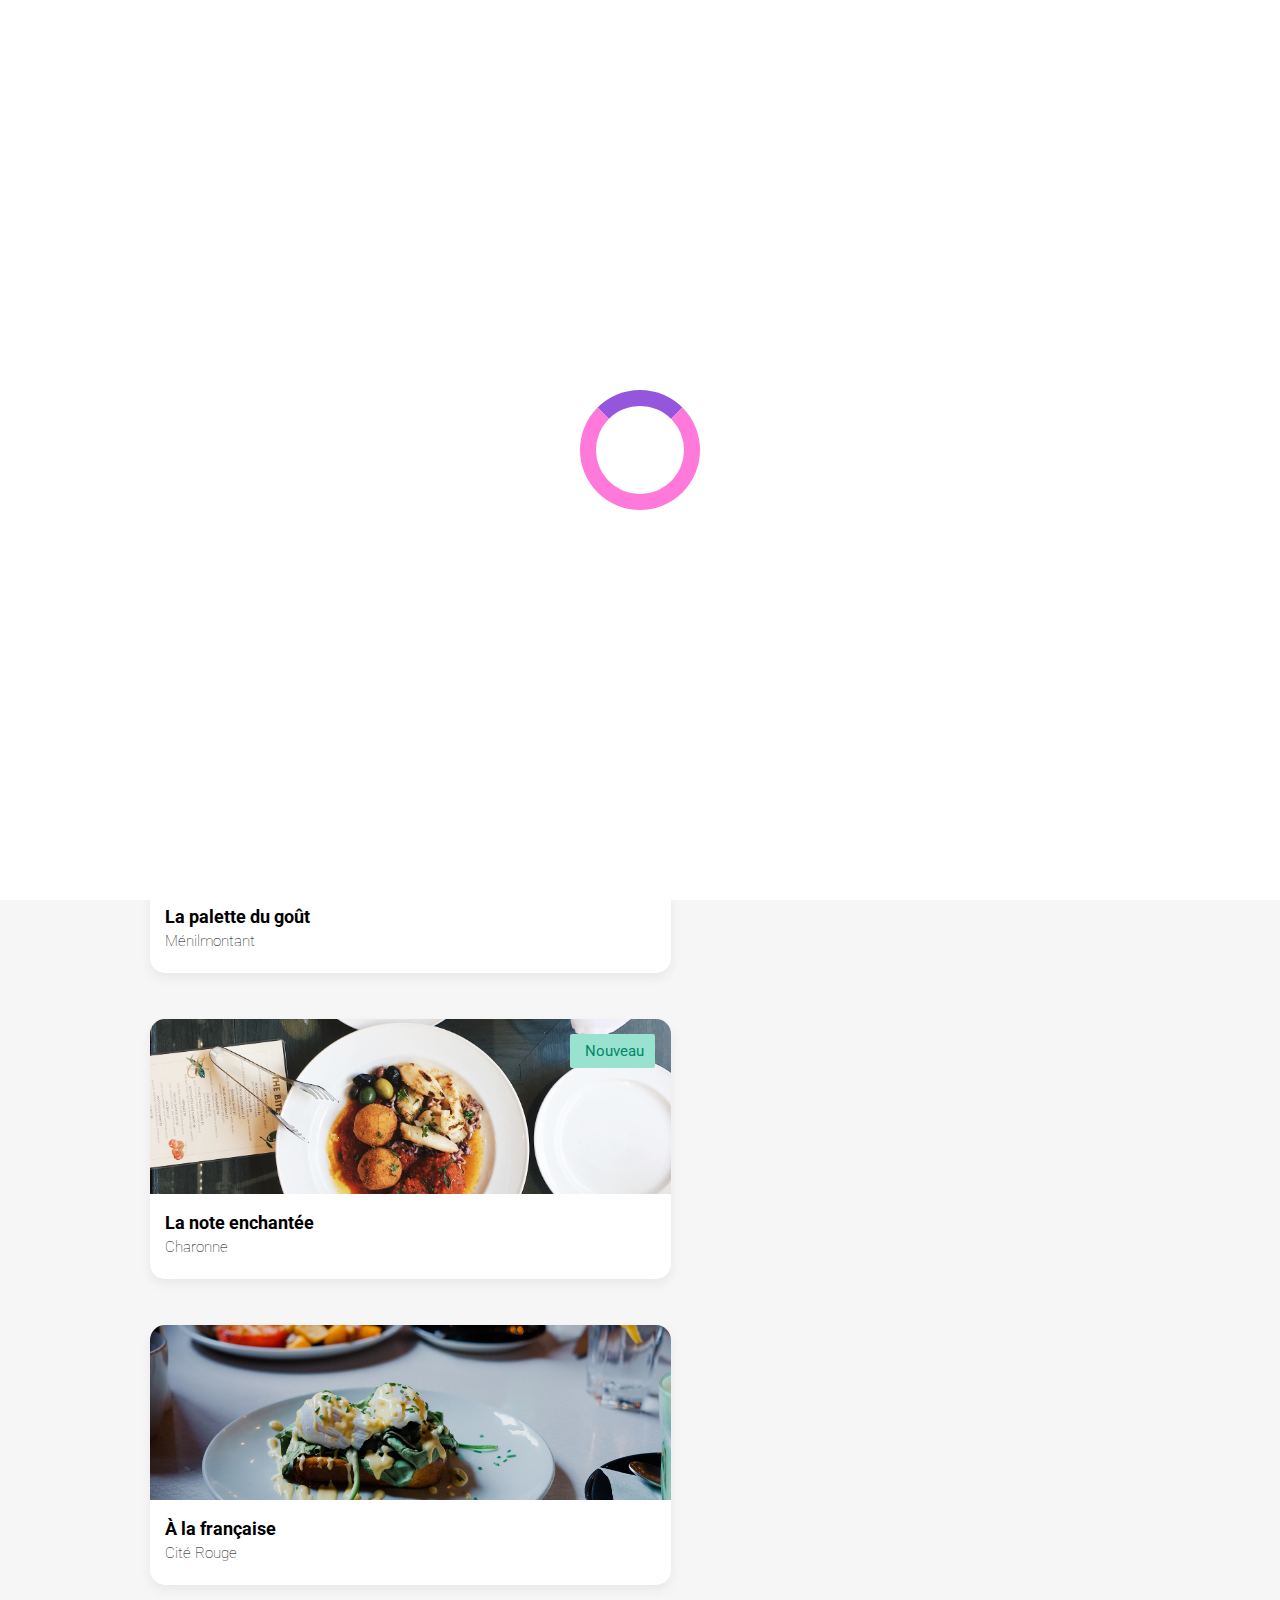
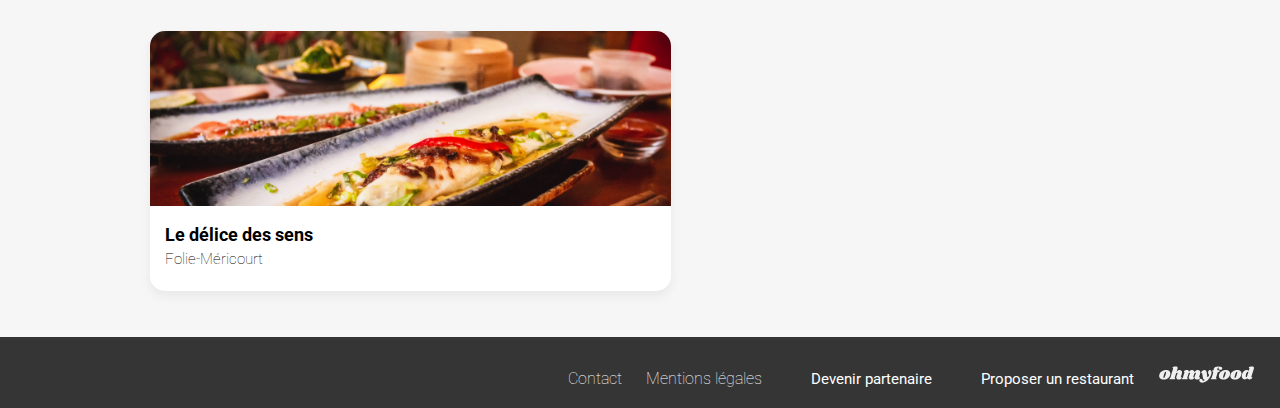
==== commit d0bb66b0: "ajout du loading et reglage de ma page index.html" ====
--- a/index.html
+++ b/index.html
@@ -74,12 +74,12 @@
                                 <h3>La palette du goût</h3>
                                 <div>Ménilmontant</div>
                             </div>
+                        </div>
                     </a>
                             <div class="restaurant__heart">
                                 <i class="fa-regular fa-heart"></i>
                                 <i class="fa-solid fa-heart"></i>
                             </div>
-                        </div>
                 </div>
                 <div class="restaurant__card">
                     <a href="menu_palette_du_gout.html">
@@ -90,13 +90,13 @@
                                 <h3>La note enchantée</h3>
                                 <div>Charonne</div>
                             </div>
+                        </div>
                     </a>
                             <div class="restaurant__heart">
                                 <i class="fa-sharp fa-regular fa-heart"></i>
                                 <i class="fa-solid fa-heart"></i>
                             </div>
                         </div>
-                </div>
                 <div class="restaurant__card">
                     <a href="menu_la_francaise.html">
                         <img src="assets/images/restaurants/toa-heftiba-DQKerTsQwi0-unsplash.jpg" alt="">
@@ -105,12 +105,12 @@
                                 <h3>À la française</h3>
                                 <div>Cité Rouge</div>
                             </div>
+                        </div>
                     </a>
                             <div class="restaurant__heart">
                                 <i class="fa-sharp fa-regular fa-heart"></i>
                                 <i class="fa-solid fa-heart"></i>
                             </div>
-                        </div>
                 </div>
                 <div class="restaurant__card">
                     <a href="menu_delice_des_sens.html">
@@ -120,12 +120,12 @@
                                 <h3>Le délice des sens</h3>
                                 <div>Folie-Méricourt</div>
                             </div>
+                        </div>
                     </a>
                             <div class="restaurant__heart">
                                 <i class="fa-sharp fa-regular fa-heart"></i>
                                 <i class="fa-solid fa-heart"></i>
                             </div>
-                        </div>
                 </div>
             </div>
         </section>
--- a/assets/css/style.css
+++ b/assets/css/style.css
@@ -1,7 +1,11 @@
+@charset "UTF-8";
 /** Fonts **/
 /** Colors **/
 /** Size **/
 /** Responsive **/
+/** Forme style **/
+/** Fonctionnement section **/
+/** Restaurant section **/
 /** Fonts style **/
 * {
   box-sizing: border-box;
@@ -18,6 +22,46 @@
   flex-direction: column;
   box-sizing: border-box; }
 
+.loader {
+  background-color: #FFFFFF;
+  position: fixed;
+  top: 0;
+  left: 0;
+  width: 100%;
+  height: 100%;
+  display: flex;
+  align-items: center;
+  justify-content: center;
+  z-index: 9999;
+  /* Assure que le loader couvre tout le contenu */
+  animation: fadeOut 2s forwards 2s; }
+
+.spinner {
+  border: 16px solid #FF79DA;
+  /* Couleur de fond de l'anneau */
+  border-top: 16px solid #9356DC;
+  /* Couleur de l'anneau animé */
+  border-radius: 50%;
+  width: 120px;
+  height: 120px;
+  animation: spin 2s linear infinite; }
+
+@keyframes spin {
+  /* Définit une animation appelée spin. */
+  0% {
+    transform: rotate(0deg); }
+  /* Indique que l'élément commence sans rotation au début de l'animation.*/
+  100% {
+    transform: rotate(360deg); }
+  /* Indique que l'élément a effectué une rotation complète (360 degrés) à la fin de l'animation. */ }
+@keyframes fadeOut {
+  0% {
+    opacity: 1; }
+  /* Indique que l'élément commence complètement visible au début de l'animation. */
+  100% {
+    opacity: 0;
+    visibility: hidden; }
+  /* Indique que l'élément devient complètement transparent (invisible) et que sa visibilité est définie sur hidden à la fin de l'animation. */ }
 .header {
   box-shadow: rgba(0, 0, 0, 0.25) 0px 4px 4px 0px;
   flex-direction: column;
@@ -110,7 +154,6 @@
   display: flex;
   align-items: center;
   justify-content: center;
-  align-items: baseline;
   padding: 50px 0px 50px 0px; }
   .functioning ol {
     display: flex;
@@ -124,9 +167,11 @@
     margin-left: 25px;
     flex-direction: column;
     display: flex;
-    align-items: center; }
+    align-items: center;
+    position: relative; }
     .functioning .functioning__container .functioning__item {
       gap: 10px;
+      position: relative;
       gap: 10px;
       width: 91%;
       background-color: #F6F6F6;
@@ -143,7 +188,7 @@
         padding: 7px;
         color: #FFFFFF;
         position: absolute;
-        left: 32px; }
+        left: -10px; }
     .functioning .functioning__container .functioning__txt {
       margin: 19px;
       display: flex;
@@ -161,30 +206,26 @@
 
 @media screen and (min-width: 1024px) {
   .functioning {
-    align-items: normal;
+    align-items: center;
     justify-content: initial;
     padding: 50px 150px;
     background-color: #FFFFFF; }
     .functioning h2 {
       margin: 0; }
     .functioning .functioning__container {
-      display: flex;
       flex-direction: row;
       width: 100%;
       margin: auto;
       justify-content: space-between; }
       .functioning .functioning__container .functioning__item {
-        gap: 10px;
         margin: 15px;
-        width: 318px; }
+        width: 318px;
+        position: relative; }
         .functioning .functioning__container .functioning__item .functioning__number {
-          position: relative;
-          left: -12px; }
+          left: -12px;
+          margin-right: 15px; }
         .functioning .functioning__container .functioning__item .functioning__txt {
-          margin: 0;
-          gap: 17px; }
-          .functioning .functioning__container .functioning__item .functioning__txt i {
-            margin: 0; } }
+          gap: 29px; } }
 .restaurant {
   width: 100%;
   padding-top: 55px;
@@ -204,6 +245,25 @@
       position: relative;
       width: 340px;
       margin-bottom: 35px; }
+      .restaurant .restaurant__container .restaurant__card .restaurant__heart {
+        height: 15px;
+        transform: scaleX(0.9);
+        left: 290px;
+        font-size: 28px;
+        bottom: 53px;
+        position: absolute; }
+        .restaurant .restaurant__container .restaurant__card .restaurant__heart i {
+          position: absolute; }
+        .restaurant .restaurant__container .restaurant__card .restaurant__heart .fa-solid {
+          opacity: 0;
+          cursor: pointer; }
+          .restaurant .restaurant__container .restaurant__card .restaurant__heart .fa-solid:hover {
+            background-image: linear-gradient(#ffaae7 0%, #a374dc 100%);
+            background-clip: text;
+            -webkit-background-clip: text;
+            color: transparent;
+            opacity: 1;
+            transition: all 0.4S ease-in-out; }
   .restaurant a {
     text-decoration: none;
     width: 100%; }
@@ -222,7 +282,7 @@
     font-weight: 400;
     text-decoration: none;
     position: absolute;
-    left: 224px;
+    left: 240px;
     top: 15px; }
   .restaurant .restaurant__description {
     position: relative;
@@ -239,25 +299,6 @@
         margin-bottom: 5px; }
       .restaurant .restaurant__description .restaurant__text div {
         font-weight: 100; }
-    .restaurant .restaurant__description .restaurant__heart {
-      height: 15px;
-      transform: scaleX(0.9);
-      bottom: 9px;
-      right: 56px;
-      font-size: 28px;
-      position: relative; }
-      .restaurant .restaurant__description .restaurant__heart i {
-        position: absolute; }
-      .restaurant .restaurant__description .restaurant__heart .fa-solid {
-        opacity: 0;
-        cursor: pointer; }
-        .restaurant .restaurant__description .restaurant__heart .fa-solid:hover {
-          background-image: linear-gradient(#ffaae7 0%, #a374dc 100%);
-          background-clip: text;
-          -webkit-background-clip: text;
-          color: transparent;
-          opacity: 1;
-          transition: all 0.4S ease-in-out; }
 
 @media screen and (min-width: 1024px) {
   .restaurant {
@@ -277,7 +318,9 @@
         width: 521px;
         margin-bottom: 46px; }
         .restaurant .restaurant__container .restaurant__card .restaurant__nouveau {
-          left: 350px; } }
+          left: 420px; }
+        .restaurant .restaurant__container .restaurant__card .restaurant__heart {
+          left: 446px; } }
 .footer {
   background-color: #353535; }
   .footer img {
@@ -305,12 +348,227 @@
     font-weight: 400;
     text-decoration: none; }
   .footer #footer__mention {
-    font-size: 15px;
+    font-size: 16px;
     font-weight: 100;
     font-family: "Roboto", sans-serif; }
   .footer #footer__contact {
-    font-size: 15px;
+    font-size: 16px;
     font-weight: 100;
     font-family: "Roboto", sans-serif; }
 
+/** Header section **/
+@media screen and (min-width: 1024px) {
+  main {
+    background-color: #FFFFFF; }
+
+  .header__menu #header__photo img {
+    height: 340px; }
+
+  .container__menu {
+    margin: auto;
+    width: 75%;
+    margin-top: 115px; }
+    .container__menu .title__menu {
+      gap: 25px;
+      display: flex;
+      justify-content: center; }
+      .container__menu .title__menu h1 {
+        font-size: 22px; }
+
+  .menu__h2 {
+    padding-right: 525px; }
+
+  .container__cards {
+    display: flex;
+    flex-direction: column;
+    align-items: center; }
+
+  .menu__cards {
+    width: 550px; }
+
+  .footer {
+    display: flex;
+    flex-direction: row-reverse;
+    padding-top: 24px;
+    padding-right: 26px; }
+    .footer img {
+      margin-top: 0px; }
+
+  .button__div .button {
+    padding: 15px 40px 15px 40px;
+    margin-top: 41px;
+    margin-bottom: 41px; } }
+/** Mobile Version **/
+.header__menu {
+  box-shadow: none;
+  display: flex;
+  align-items: center;
+  flex-direction: column;
+  height: 237px;
+  padding-top: 20px;
+  background-color: #FFFFFF; }
+  .header__menu .header__logo__arrow {
+    display: flex;
+    align-items: center; }
+    .header__menu .header__logo__arrow i {
+      position: absolute;
+      left: 24px;
+      font-size: 20px;
+      top: 27px;
+      text-decoration: none;
+      color: #353535; }
+
+#header__arrow {
+  display: none; }
+
+#header__photo {
+  margin-top: 11px;
+  width: 100%; }
+  #header__photo img {
+    width: 100%;
+    height: 200px;
+    object-fit: cover; }
+
+/** Menu section **/
+.container__menu {
+  background-color: #F6F6F6;
+  z-index: 1;
+  border-radius: 25px 25px 0px 0px; }
+  .container__menu .menu__h2 {
+    margin-bottom: 15px; }
+  .container__menu h2 {
+    font-size: 16px;
+    font-weight: 100;
+    font-family: "Roboto", sans-serif;
+    margin-top: 28px;
+    border-bottom: 2px solid #99E2D0;
+    width: 35px;
+    padding-bottom: 2px; }
+  .container__menu .menu__heart {
+    height: 12px;
+    transform: scaleX(0.9);
+    font-size: 28px;
+    position: relative;
+    bottom: 7px;
+    transition: all 0.4S ease-in-out; }
+    .container__menu .menu__heart .fa-sharp {
+      position: absolute; }
+    .container__menu .menu__heart .fa-solid {
+      position: absolute;
+      opacity: 0;
+      cursor: pointer; }
+      .container__menu .menu__heart .fa-solid:hover {
+        background-image: linear-gradient(#ffaae7 0%, #a374dc 100%);
+        background-clip: text;
+        -webkit-background-clip: text;
+        color: transparent;
+        opacity: 1;
+        transition: all 0.4S ease-in-out; }
+  .container__menu .title__menu {
+    display: flex;
+    align-items: center;
+    gap: 37px;
+    padding-top: 50px;
+    margin-left: 33px; }
+    .container__menu .title__menu h1 {
+      font-family: "Shrikhand", cursive;
+      font-size: 22px;
+      font-size: 26px; }
+  .container__menu .container__cards {
+    margin: 15px; }
+@keyframes slideIn {
+  from {
+    opacity: 0;
+    transform: translate3d(0, 30px, 0); }
+  to {
+    opacity: 1;
+    transform: translate3d(0, 0, 0); } }
+    .container__menu .container__cards .menu__cards {
+      background-color: #FFFFFF;
+      height: 70px;
+      border-radius: 18px;
+      display: flex;
+      justify-content: space-between;
+      flex-direction: row;
+      box-shadow: 0px 5px 10px 0px #8a8a8a52;
+      margin-bottom: 15px;
+      overflow: hidden;
+      animation-name: slideIn;
+      animation-duration: 1s;
+      animation-timing-function: ease;
+      animation-fill-mode: both; }
+      .container__menu .container__cards .menu__cards .menu__content {
+        display: flex;
+        flex-direction: column;
+        width: 100%;
+        text-overflow: ellipsis;
+        overflow: hidden;
+        white-space: nowrap;
+        margin-left: 15px; }
+        .container__menu .container__cards .menu__cards .menu__content .menu__secondtitle h3 {
+          padding: 10px 0px 5px 0px;
+          font-size: 18px;
+          font-weight: 400;
+          text-overflow: ellipsis;
+          overflow: hidden;
+          white-space: nowrap;
+          transition: width ease 0.7s; }
+        .container__menu .container__cards .menu__cards .menu__content .menu__description {
+          display: flex;
+          justify-content: space-between;
+          text-overflow: ellipsis;
+          overflow: hidden;
+          white-space: nowrap;
+          margin-right: 10px;
+          font-size: 16px;
+          font-weight: 100;
+          font-family: "Roboto", sans-serif; }
+          .container__menu .container__cards .menu__cards .menu__content .menu__description p {
+            text-overflow: ellipsis;
+            overflow: hidden;
+            white-space: nowrap; }
+          .container__menu .container__cards .menu__cards .menu__content .menu__description .menu__prix {
+            font-weight: 500; }
+      .container__menu .container__cards .menu__cards .menu__check {
+        display: flex;
+        align-items: center;
+        justify-content: center;
+        overflow: hidden;
+        margin-right: -50px;
+        border-radius: 0px 15px 15px 0px;
+        width: 50px;
+        transition: all 0.3s ease-out;
+        color: #FFFFFF; }
+      .container__menu .container__cards .menu__cards:hover .menu__check {
+        height: 100%;
+        margin-right: 0px;
+        width: 80px;
+        background-color: #99E2D0;
+        transform: rotate(360deg); }
+
+.button__div {
+  display: flex;
+  align-items: center;
+  justify-content: center; }
+  .button__div .button {
+    border: none;
+    border-radius: 25px;
+    color: white;
+    background: linear-gradient(#FF79DA 0%, #9356DC 100%);
+    font-size: 15px;
+    font-weight: 400;
+    text-decoration: none;
+    box-shadow: 0px 5px 10px 0px #8a8a8a52;
+    padding: 15px 40px 15px 40px;
+    margin-top: 41px;
+    margin-bottom: 41px;
+    transition: all 1s; }
+    .button__div .button:hover {
+      opacity: 0.7;
+      transform: scale(1);
+      box-shadow: 0px 10px 15px 0px #8a8a8aa0; }
+
+.footer {
+  padding-bottom: 20px; }
+
 /*# sourceMappingURL=style.css.map */
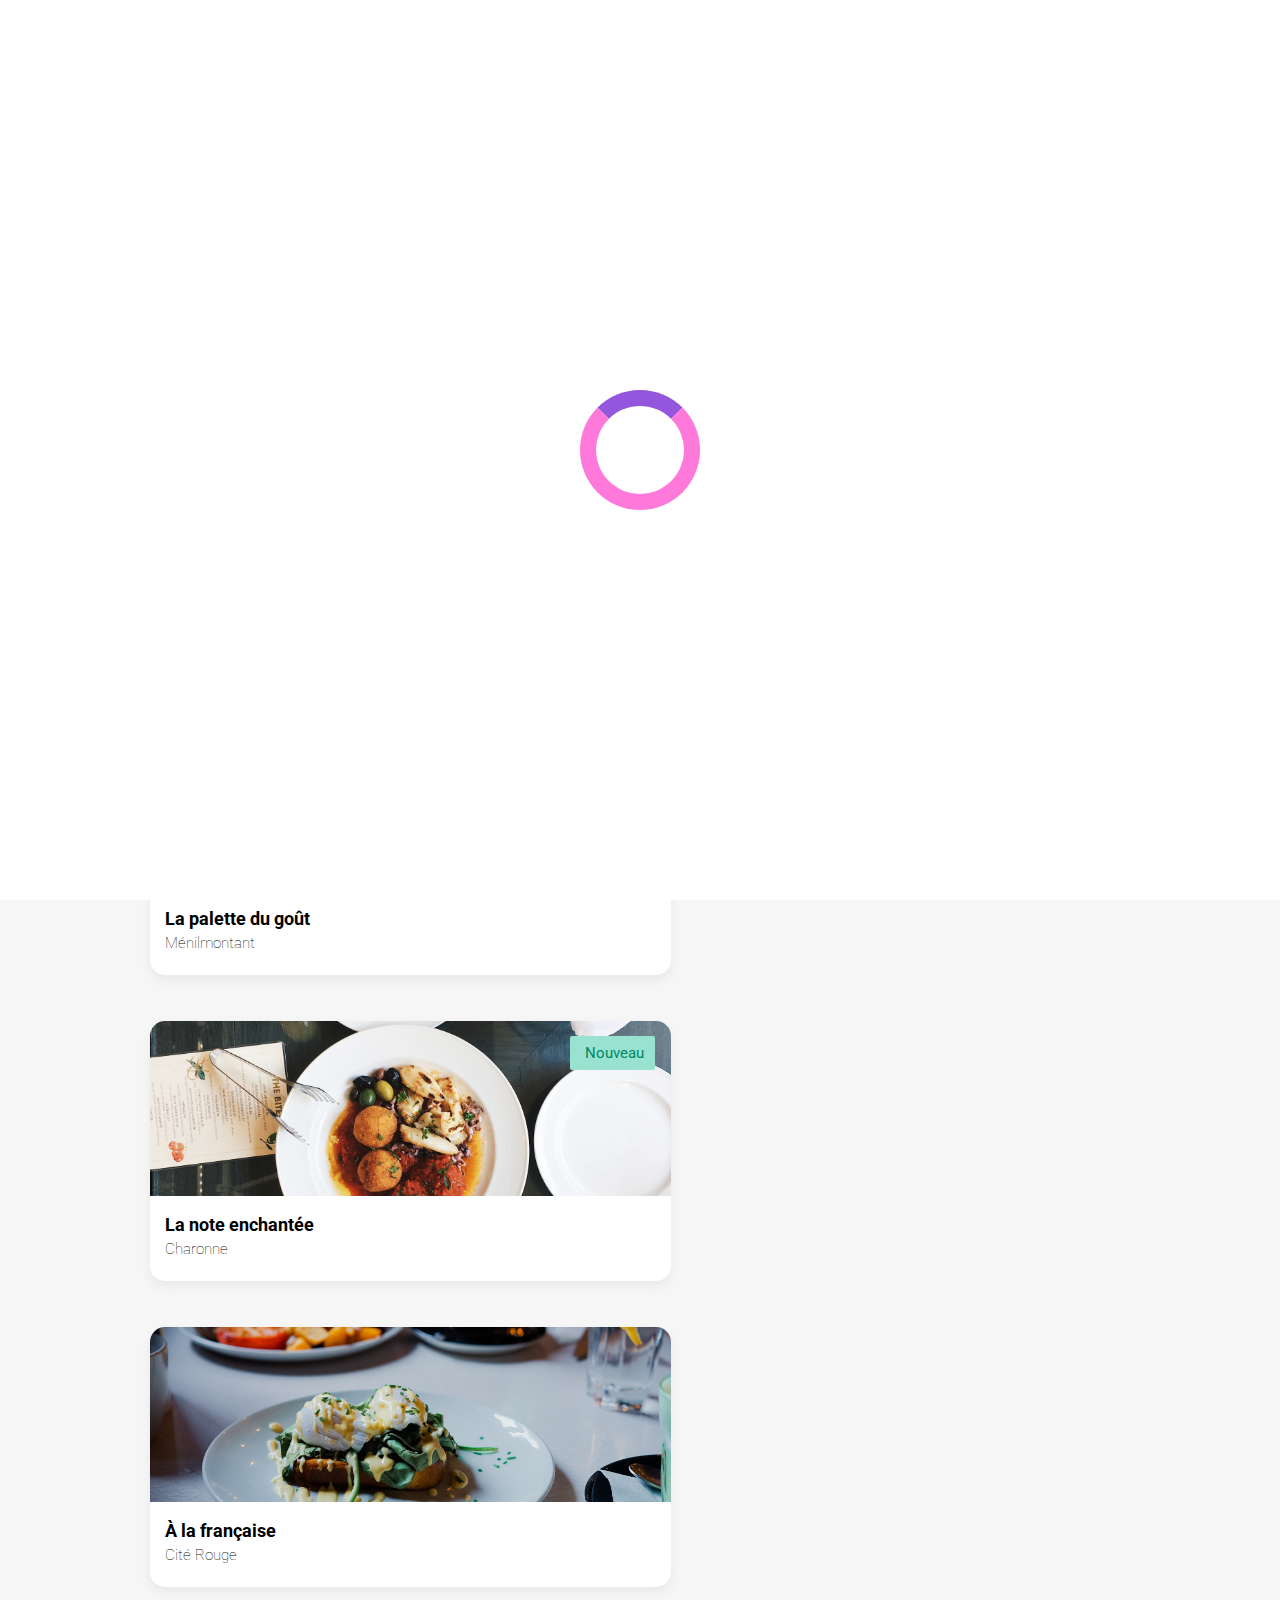
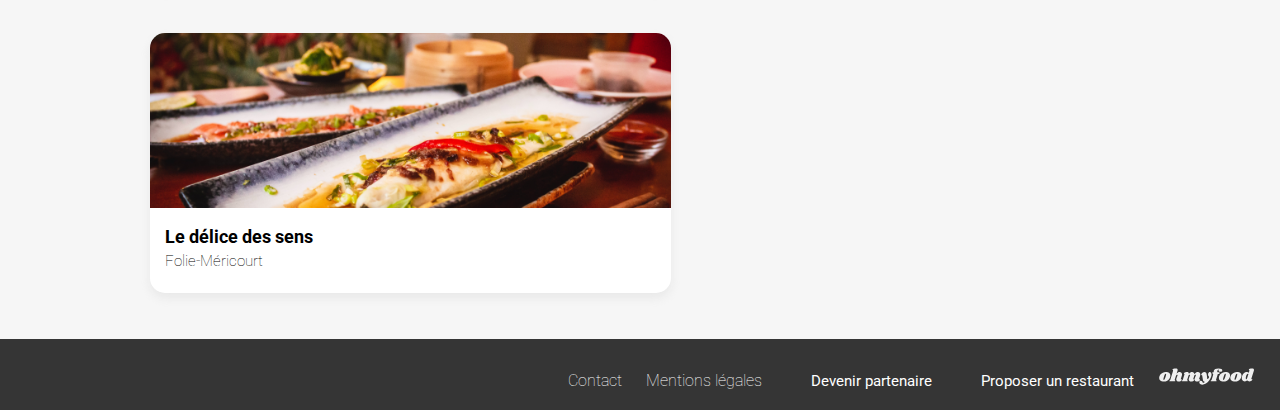
==== commit d055c6a7: "modification de la section fonctionnement et de la section restaurant ( probleme de titre)" ====
--- a/index.html
+++ b/index.html
@@ -14,7 +14,7 @@
     <link rel="stylesheet" href="./assets/css/style.css">
 </head>
 <body>
-    <!---- Loading Section -->
+    <!-- Loading Section -->
     <div id="loader" class="loader">
         <div class="spinner"></div>
     </div>
@@ -63,7 +63,9 @@
             </div>
         </section>
         <section class="restaurant">
-            <h2>Restaurants</h2>
+            <div>
+                <h2>Restaurants</h2>
+            </div>
             <div class="restaurant__container">
                 <div class="restaurant__card">
                     <span class="restaurant__nouveau">Nouveau</span>
--- a/assets/css/style.css
+++ b/assets/css/style.css
@@ -152,9 +152,10 @@
   background-color: #FFFFFF;
   flex-direction: column;
   display: flex;
-  align-items: center;
-  justify-content: center;
   padding: 50px 0px 50px 0px; }
+  .functioning h2 {
+    margin-left: 12px;
+    margin-bottom: 12px; }
   .functioning ol {
     display: flex;
     align-items: center;
@@ -164,13 +165,13 @@
     padding: 0;
     gap: 10px; }
   .functioning .functioning__container {
-    margin-left: 25px;
     flex-direction: column;
     display: flex;
     align-items: center;
-    position: relative; }
+    position: relative;
+    justify-content: space-between;
+    height: 287px; }
     .functioning .functioning__container .functioning__item {
-      gap: 10px;
       position: relative;
       gap: 10px;
       width: 91%;
@@ -178,7 +179,6 @@
       height: 80px;
       border-radius: 25px;
       counter-increment: item;
-      margin: 34px 34px -10px 42px;
       display: flex;
       align-items: center;
       box-shadow: 0px 5px 10px 0px #8a8a8a52; }
@@ -206,17 +206,17 @@
 
 @media screen and (min-width: 1024px) {
   .functioning {
-    align-items: center;
     justify-content: initial;
     padding: 50px 150px;
     background-color: #FFFFFF; }
     .functioning h2 {
-      margin: 0; }
+      margin-left: 0px; }
     .functioning .functioning__container {
       flex-direction: row;
       width: 100%;
       margin: auto;
-      justify-content: space-between; }
+      justify-content: space-between;
+      height: 100px; }
       .functioning .functioning__container .functioning__item {
         margin: 15px;
         width: 318px;
@@ -231,7 +231,9 @@
   padding-top: 55px;
   padding-bottom: 55px; }
   .restaurant h2 {
-    padding: 15px; }
+    display: flex;
+    justify-content: center;
+    margin: 0px 217px 10px 0px; }
   .restaurant .restaurant__container {
     display: flex;
     flex-direction: column;
@@ -300,14 +302,20 @@
       .restaurant .restaurant__description .restaurant__text div {
         font-weight: 100; }
 
+@media screen and (min-width: 768px) {
+  .restaurant h2 {
+    justify-content: center;
+    padding: 15px 0px 15px 0px; } }
 @media screen and (min-width: 1024px) {
   .restaurant {
     padding: 52px 150px 0px 150px;
     margin: 0 auto;
     background-color: #F6F6F6; }
     .restaurant h2 {
+      display: flex;
       margin: 0;
-      padding: 0px 0px 30px 0px; }
+      padding: 0px 0px 30px 0px;
+      justify-content: flex-start; }
     .restaurant .restaurant__container {
       display: flex;
       flex-direction: row;
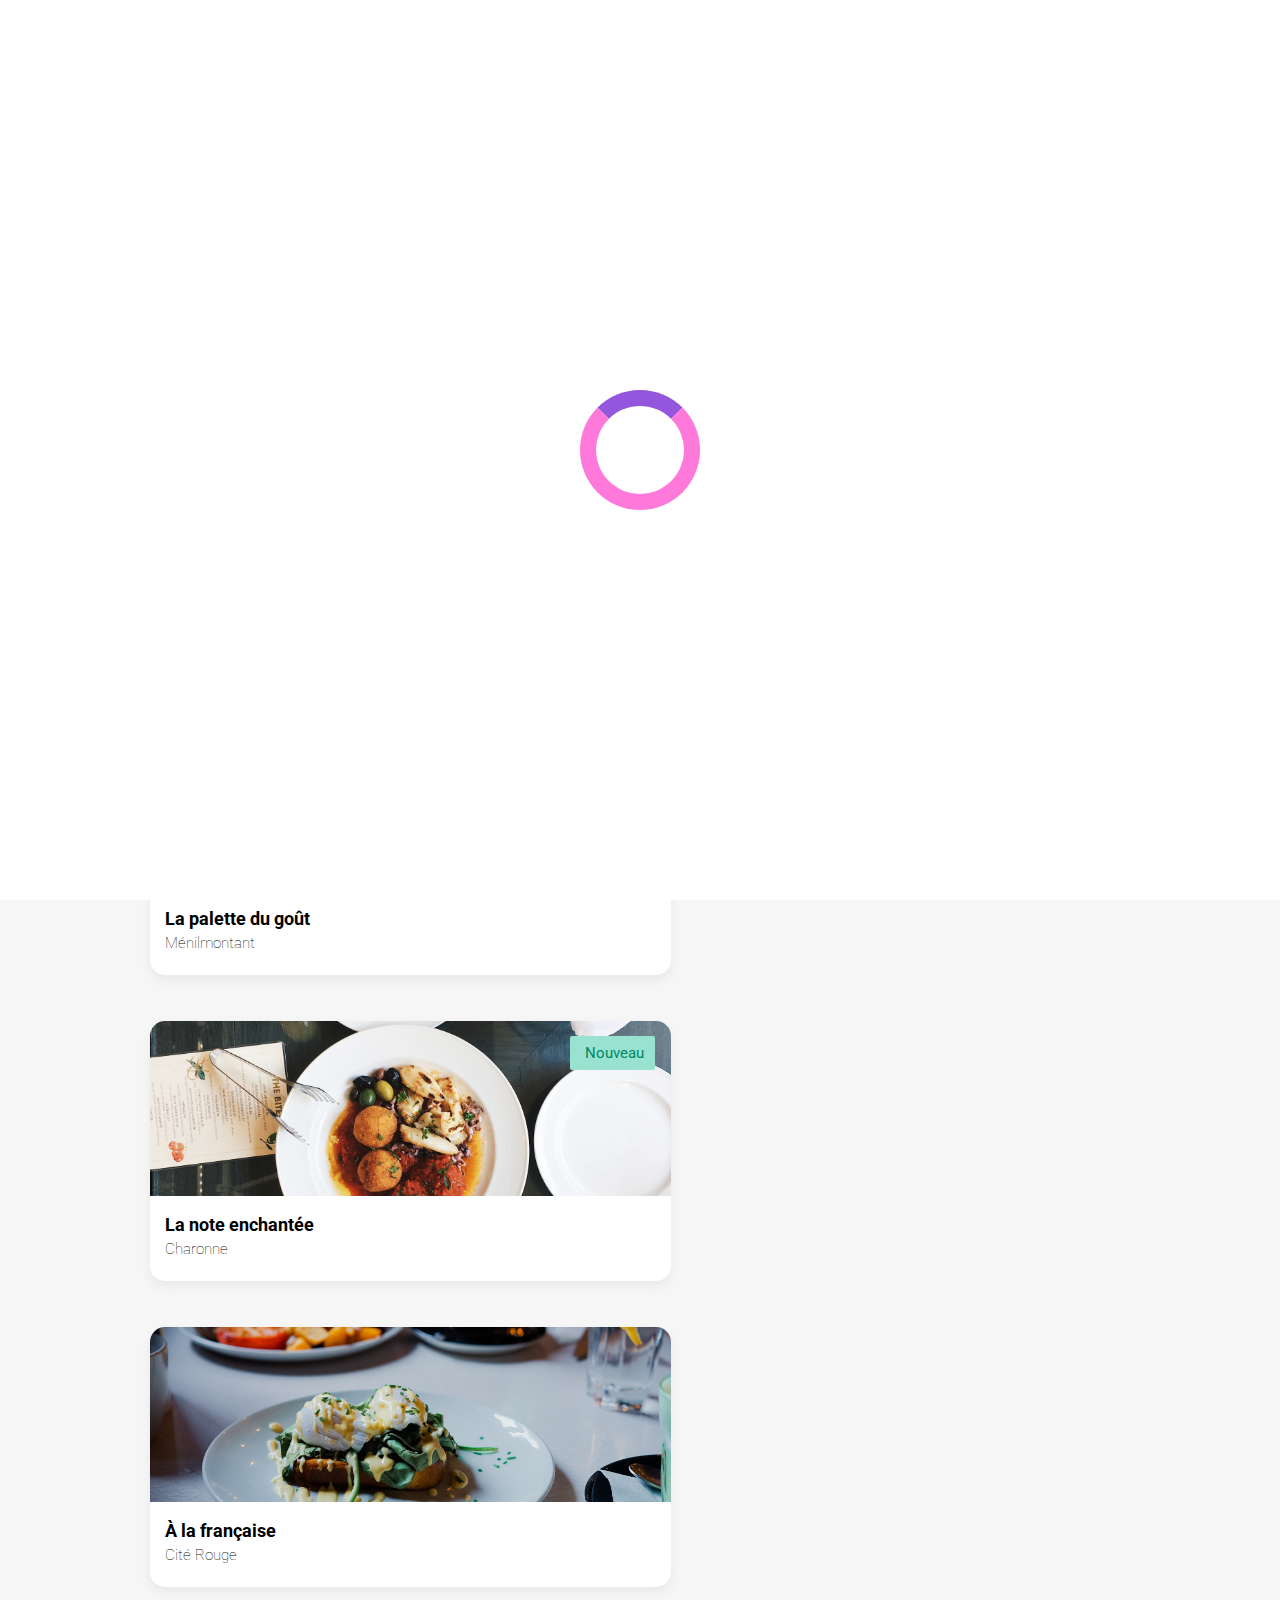
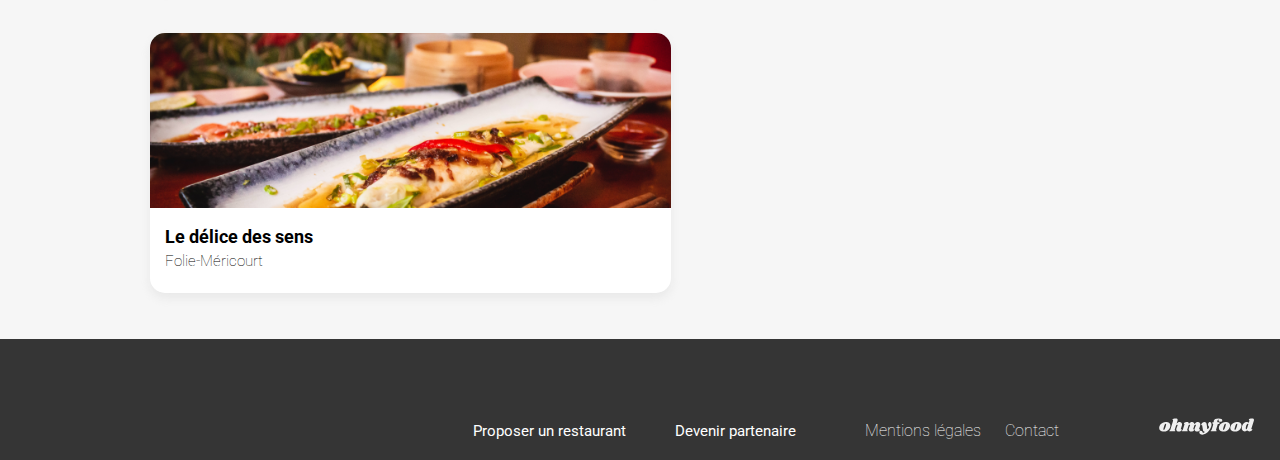
==== commit 5f81f656: "changement footer" ====
--- a/index.html
+++ b/index.html
@@ -135,6 +135,8 @@
     <footer>
         <div class="footer">
             <img src="assets/images/logo/ohmyfood@2x.svg" alt="">
+                <div class="footer__reverve">
+                <div class="footer__proposerpartenaire">
                     <a href="">
                         <i class="fa-utensils fas" aria-hidden="true"></i>
                         <p id="footer__proposer">Proposer un restaurant</p>
@@ -143,12 +145,16 @@
                         <i class="fa-hands-helping fas" aria-hidden="true"></i>
                         <p id="footer__parternaire">Devenir partenaire</p>
                     </a>
+                </div>
+                <div class="footer__mentioncontact">
                     <a href="">
                         <p id="footer__mention">Mentions légales</p>
                     </a>
                     <a href="mailto:exemple@gmail.com">
                         <p id="footer__contact">Contact</p>
                     </a>
+                </div>
+            </div>
         </div>
     </footer>
 </body>
--- a/assets/css/style.css
+++ b/assets/css/style.css
@@ -174,7 +174,7 @@
     .functioning .functioning__container .functioning__item {
       position: relative;
       gap: 10px;
-      width: 91%;
+      width: 280px;
       background-color: #F6F6F6;
       height: 80px;
       border-radius: 25px;
@@ -364,6 +364,10 @@
     font-weight: 100;
     font-family: "Roboto", sans-serif; }
 
+@media screen and (min-width: 1024px) {
+  .footer {
+    padding-bottom: 30px;
+    padding-top: 74px; } }
 /** Header section **/
 @media screen and (min-width: 1024px) {
   main {
@@ -400,12 +404,24 @@
     padding-top: 24px;
     padding-right: 26px; }
     .footer img {
-      margin-top: 0px; }
+      margin-top: 0px;
+      margin-left: 100px; }
+    .footer .footer__mentioncontact {
+      display: flex; }
+    .footer .footer__proposerpartenaire {
+      display: flex;
+      margin-right: 45px; }
+    .footer .footer__reverve {
+      display: flex; }
 
   .button__div .button {
     padding: 15px 40px 15px 40px;
     margin-top: 41px;
     margin-bottom: 41px; } }
+.footer {
+  padding-bottom: 30px;
+  padding-top: 74px; }
+
 /** Mobile Version **/
 .header__menu {
   box-shadow: none;
@@ -551,8 +567,7 @@
         height: 100%;
         margin-right: 0px;
         width: 80px;
-        background-color: #99E2D0;
-        transform: rotate(360deg); }
+        background-color: #99E2D0; }
 
 .button__div {
   display: flex;
